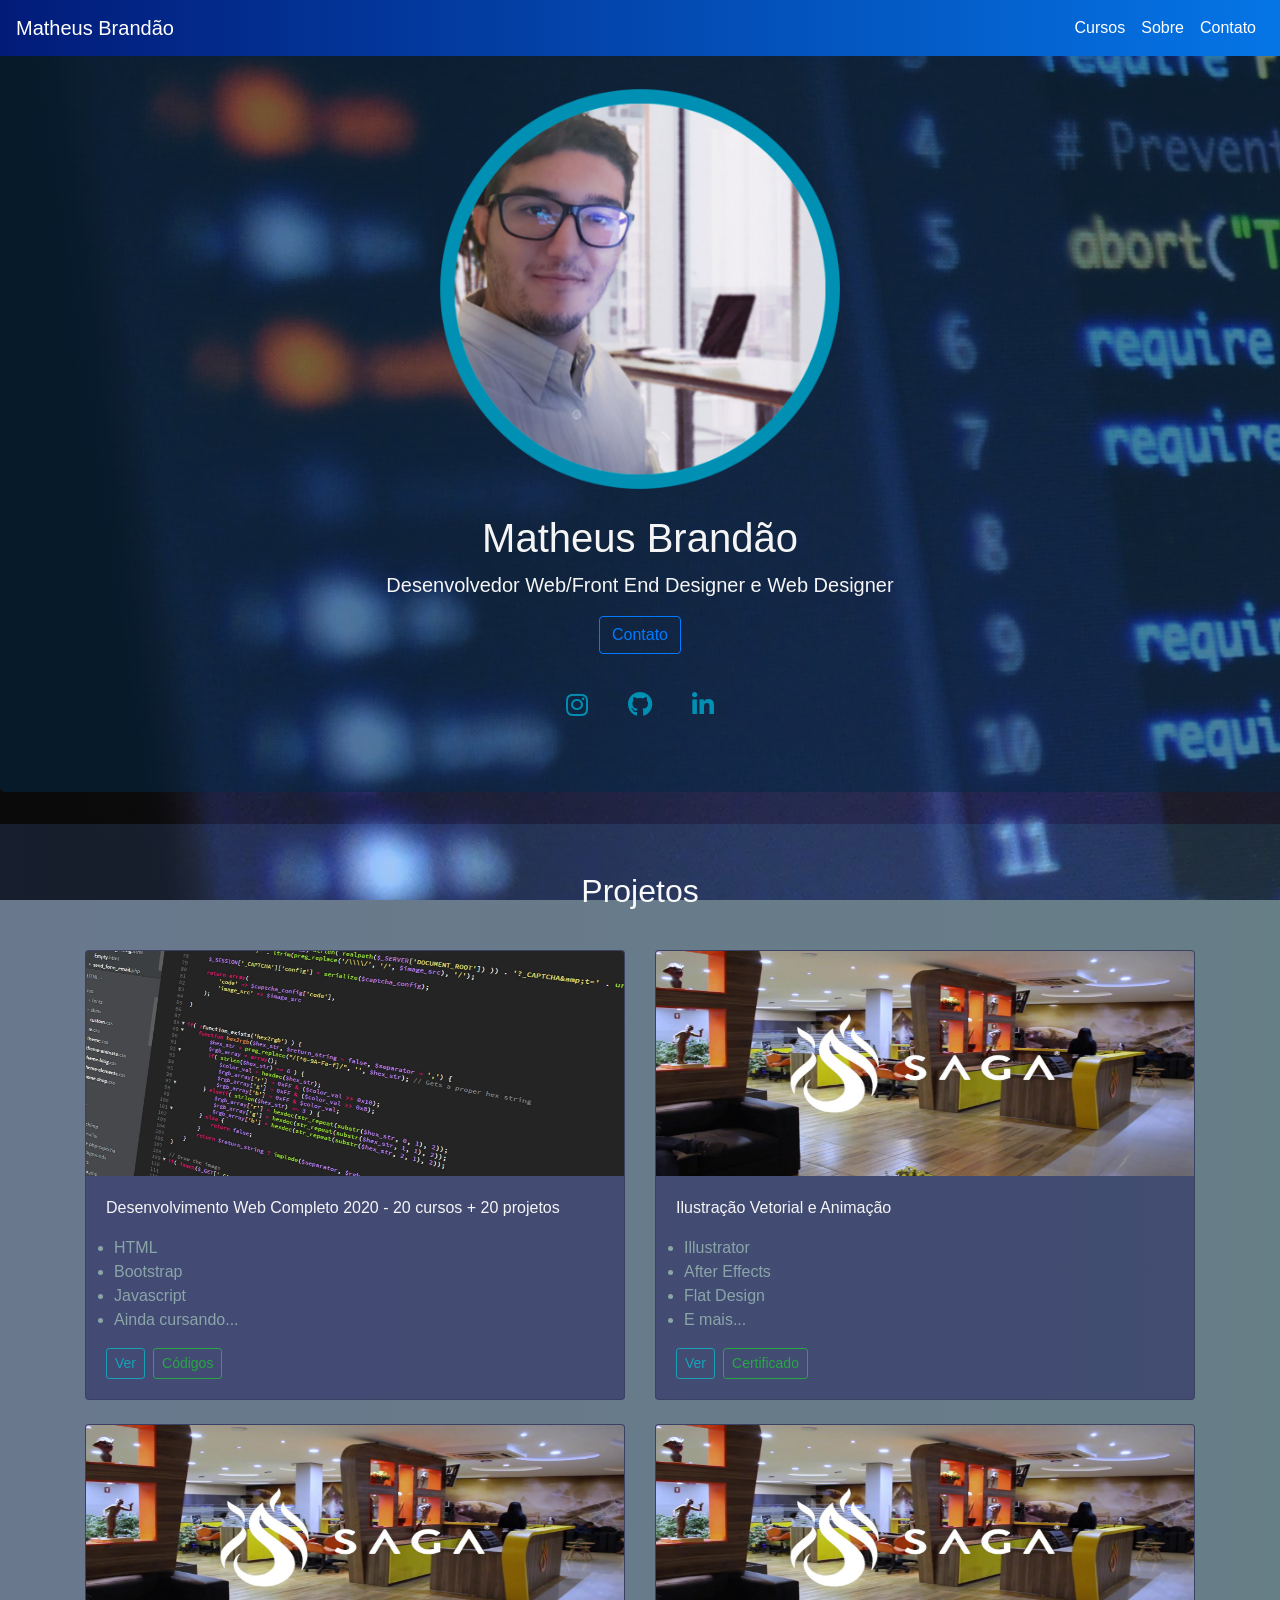
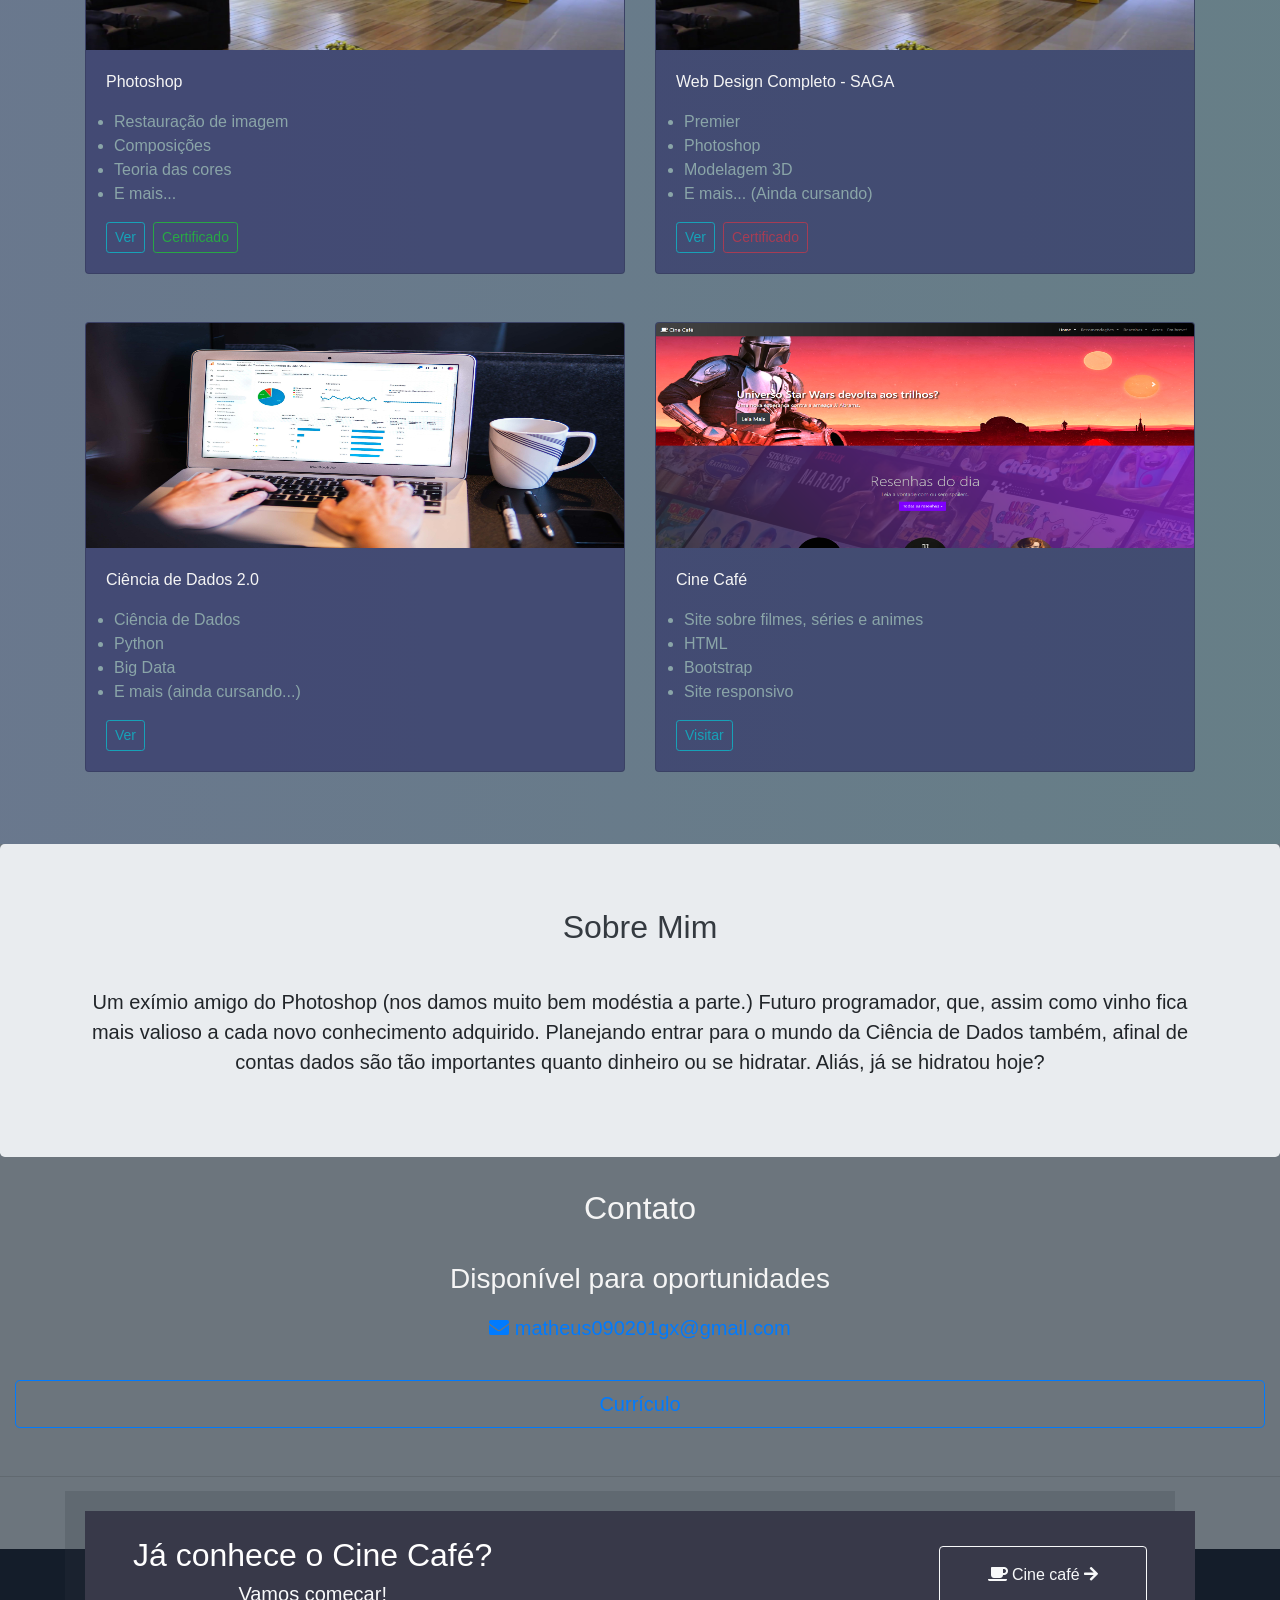
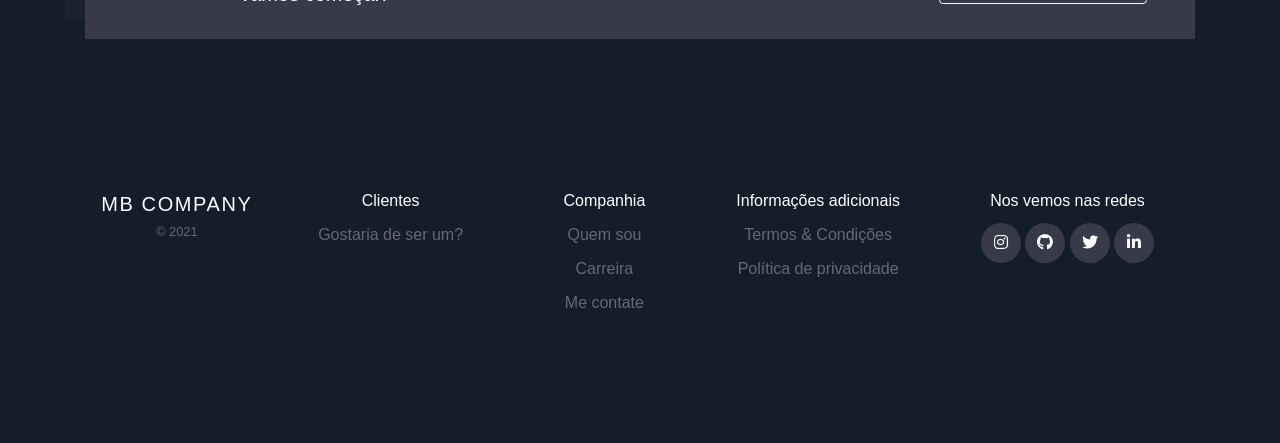
==== index.html @ b491dd08 ":checkered_flag:  footer e informações adicionadas" ====
<!DOCTYPE html>
<html lang="pt-br">

<head>
    <!-- Required meta tags -->
    <meta charset="utf-8" />
    <meta name="viewport" content="width=device-width, initial-scale=1, shrink-to-fit=no" />

    <!-- Bootstrap CSS -->

    <link rel="stylesheet" href="https://stackpath.bootstrapcdn.com/bootstrap/4.5.2/css/bootstrap.min.css" integrity="sha384-JcKb8q3iqJ61gNV9KGb8thSsNjpSL0n8PARn9HuZOnIxN0hoP+VmmDGMN5t9UJ0Z" crossorigin="anonymous" />

    <!-- CSS -->
    <link rel="stylesheet" href="/css/style.css">

    <!-- Font Awesome -->
    <link rel="stylesheet" href="https://cdnjs.cloudflare.com/ajax/libs/font-awesome/5.14.0/css/all.min.css" integrity="sha512-1PKOgIY59xJ8Co8+NE6FZ+LOAZKjy+KY8iq0G4B3CyeY6wYHN3yt9PW0XpSriVlkMXe40PTKnXrLnZ9+fkDaog==" crossorigin="anonymous" />

    <!-- Icone do site -->

    <link rel="apple-touch-icon" sizes="180x180" href="/img/favicon_io/apple-touch-icon.png">
    <link rel="icon" type="image/png" sizes="32x32" href="/img/favicon_io/favicon-32x32.png">
    <link rel="icon" type="image/png" sizes="16x16" href="/img/favicon_io/favicon-16x16.png">
    <link rel="manifest" href="/img/favicon_io/site.webmanifest">

    <title> Portfólio - Matheus Brandão </title>

</head>

<body class="backgroud">

    <!-- Navbar -->

    <div id="container">
        <nav class="navbar navbar-expand-lg navbar-light fixed-top azul">
            <a class="navbar-brand text-white" href="#">Matheus Brandão</a>
            <button class="navbar-toggler" type="button" data-toggle="collapse" data-target="#navbarNav" aria-controls="navbarNav" aria-expanded="false" aria-label="Toggle navigation">
        <span class="navbar-toggler-icon"></span>
      </button>
            <div class="collapse navbar-collapse" id="navbarNav">
                <ul class="navbar-nav ml-auto">
                    <li class="nav-item active">
                        <a class="nav-link text-white" href="#cursos">Cursos <span class="sr-only">(current)</span></a>
                    </li>
                    <li class="nav-item">
                        <a class="nav-link text-white" href="#sobre">Sobre</a>
                    </li>
                    <li class="nav-item">
                        <a class="nav-link text-white" href="#contato">Contato</a>
                    </li>
                </ul>
            </div>
        </nav>
    </div>

    <!-- Matheus Brandão -->

    <section class=" jumbotron text-center" style="background-color: rgba(5, 41, 71, 0.527);">
        <div class="container">
            <a href="https://www.linkedin.com/in/matheus-brandão-da-silva-388332168/">
                <img class="eu" src="/img/eu.png" alt="Bicho Lindo" title="Matheus Brandão da Silva">
            </a>
            <h1 class="jumbotron-heading texto-blue">Matheus Brandão</h1>
            <p class="lead texto-blue">Desenvolvedor Web/Front End Designer e Web Designer</p>
            <p>
                <a class="btn btn-outline-primary" href="#contato" style="margin-bottom: 15px ;">Contato</a>
            </p>
            <div class="icones social-media">
                <a class="btn" href="https://instagram.com/o_incrivel_brandao/"><i class="fab fa-instagram"
            style="font-size: 25px; margin-right: 10px; color: #0090b4"></i></a>
                <a class="btn" href="https://github.com/MoleraBoy"><i class="fab fa-github"
            style="font-size: 25px; margin-right: 10px; color: #0090b4"></i></a>
                <a class="btn" href="https://www.linkedin.com/in/matheus-brandão-da-silva-388332168/"><i class="fab fa-linkedin-in" 
            style="font-size: 25px; color:#0090b4"></i></a>
            </div>
        </div>
    </section>

    <!-- Projetos -->

    <div class="album py-5 azul-claro" id="cursos">
        <div class="container">
            <h2 class="jumbotron-heading text-center text-light" style="margin-bottom: 40px;">
                Projetos
            </h2>
            <div class="row">
                <div class="col-md-6 ">
                    <div class="card mb-4 box-shadow bg-card">
                        <a href="https://www.udemy.com/course/web-completo/"><img class="card-img-top" data-src="holder.js/100px225?theme=thumb&amp;bg=55595c&amp;fg=eceeef&amp;text=Thumbnail" alt="Thumbnail [100%x225]" style="height: 225px; width: 100%; display: block;" src="/img/dev.jpg" data-holder-rendered="true"></a>
                        <div class="card-body">
                            <p class="card-text texto-card">Desenvolvimento Web Completo 2020 - 20 cursos + 20 projetos</p>
                            <ul class="ml-2 texto-card-02">
                                <li>HTML</li>
                                <li>Bootstrap</li>
                                <li>Javascript</li>
                                <li>Ainda cursando...</li>
                            </ul>
                            <div style="clear: both;"></div>
                            </ul>
                            <div class="d-flex justify-content-between align-items-center" style="clear: both;">
                                <div class="btn-group">
                                    <a href="https://github.com/MoleraBoy"><button type="button"
                      class="btn btn-sm btn-outline-info mr-2">Ver</button></a>
                                    <a href="https://github.com/MoleraBoy/responsivo"><button type="button"
                      class="btn btn-sm btn-outline-success">Códigos</button></a>
                                </div>
                            </div>
                        </div>
                    </div>
                </div>
                <div class="col-md-6">
                    <div class="card mb-4 box-shadow bg-card">
                        <a href="https://saga.art.br/cursos/"><img class="card-img-top" data-src="holder.js/100px225?theme=thumb&amp;bg=55595c&amp;fg=eceeef&amp;text=Thumbnail" alt="Thumbnail [100%x225]" src="/img/saga.jfif" data-holder-rendered="true" style="height: 225px; width: 100%; display: block;"></a>
                        <div class="card-body">
                            <p class="card-text texto-card">Ilustração Vetorial e Animação</p>
                            <ul class="ml-2 texto-card-02">
                                <li>Illustrator</li>
                                <li>After Effects</li>
                                <li>Flat Design</li>
                                <li>E mais...</li>
                            </ul>
                            <div class="d-flex justify-content-between align-items-center">
                                <div class="btn-group">
                                    <a href="https://www.instagram.com/o_incrivel_brandao/"><button type="button"
                      class="btn btn-sm btn-outline-info mr-2">Ver</button></a>
                                    <a href="https://drive.google.com/file/d/1-0D8-l28b5FRNwINbsOSJ8LlE5cTtoBP/view?usp=sharing"><button type="button"
                        class="btn btn-sm btn-outline-success">Certificado</button></a>
                                </div>
                            </div>
                        </div>
                    </div>
                </div>
                <div class="col-md-6">
                    <div class="card mb-4 box-shadow bg-card">
                        <a href="https://saga.art.br/cursos/"><img class="card-img-top" data-src="holder.js/100px225?theme=thumb&amp;bg=55595c&amp;fg=eceeef&amp;text=Thumbnail" alt="Thumbnail [100%x225]" src="/img/saga.jfif" data-holder-rendered="true" style="height: 225px; width: 100%; display: block;"></a>
                        <div class="card-body">
                            <p class="card-text texto-card">Photoshop</p>
                            <ul class="ml-2 texto-card-02">
                                <li>Restauração de imagem</li>
                                <li>Composições</li>
                                <li>Teoria das cores</li>
                                <li>E mais...</li>
                            </ul>
                            <div class="d-flex justify-content-between align-items-center">
                                <div class="btn-group">
                                    <a href="https://www.instagram.com/o_incrivel_brandao/"><button type="button"
                    class="btn btn-sm btn-outline-info mr-2">Ver</button></a>
                                    <a href="https://drive.google.com/file/d/1n5UKp2AzdgqrTrTsQOV8H9kOpsHE9Drx/view?usp=sharing"><button type="button"
                      class="btn btn-sm btn-outline-success">Certificado</button></a>
                                </div>
                            </div>
                        </div>
                    </div>
                </div>
                <div class="col-md-6">
                    <div class="card mb-5 box-shadow bg-card">
                        <a href="https://saga.art.br/cursos/"><img class="card-img-top" data-src="holder.js/100px225?theme=thumb&amp;bg=55595c&amp;fg=eceeef&amp;text=Thumbnail" alt="Thumbnail [100%x225]" style="height: 225px; width: 100%; display: block;" src="/img/saga.jfif" data-holder-rendered="true"></a>
                        <div class="card-body">
                            <p class="card-text texto-card">Web Design Completo - SAGA </p>
                            <ul class="ml-2 texto-card-02">
                                <li>Premier</li>
                                <li>Photoshop</li>
                                <li>Modelagem 3D</li>
                                <li>E mais... (Ainda cursando)</li>
                            </ul>
                            <div style="clear: both;"></div>
                            </ul>
                            <div class="d-flex justify-content-between align-items-center" style="clear: both;">
                                <div class="btn-group">
                                    <a href="https://www.instagram.com/o_incrivel_brandao/"><button type="button"
                        class="btn btn-sm btn-outline-info mr-2">Ver</button></a>
                                    <a href="#"><button type="button"
                          class="btn btn-sm btn-outline-danger disabled">Certificado</button></a>
                                </div>
                            </div>
                        </div>
                    </div>
                </div>
                <div class="col-md-6">
                    <div class="card mb-4 box-shadow bg-card">
                        <a href="https://www.datascienceacademy.com.br/"><img class="card-img-top" data-src="holder.js/100px225?theme=thumb&amp;bg=55595c&amp;fg=eceeef&amp;text=Thumbnail" alt="Thumbnail [100%x225]" style="height: 225px; width: 100%; display: block;" src="/img/data.jpg" data-holder-rendered="true"></a>
                        <div class="card-body">
                            <p class="card-text texto-card">Ciência de Dados 2.0</p>
                            <ul class="ml-2 texto-card-02">
                                <li>Ciência de Dados</li>
                                <li>Python</li>
                                <li>Big Data</li>
                                <li>E mais (ainda cursando...)</li>
                            </ul>
                            <div style="clear: both;"></div>
                            </ul>
                            <div class="d-flex justify-content-between align-items-center" style="clear: both;">
                                <div class="btn-group">
                                    <a href="https://www.datascienceacademy.com.br"><button type="button"
                        class="btn btn-sm btn-block btn-outline-info">Ver</button></a>
                                </div>
                            </div>
                        </div>
                    </div>
                </div>
                <div class="col-md-6">
                    <div class="card mb-4 box-shadow bg-card">
                        <a href="https://cine-cafe.netlify.app/index.html"><img class="card-img-top" data-src="holder.js/100px225?theme=thumb&amp;bg=55595c&amp;fg=eceeef&amp;text=Thumbnail" alt="Thumbnail [100%x225]" style="height: 225px; width: 100%; display: block;" src="/img/cine.png" data-holder-rendered="true"></a>
                        <div class="card-body">
                            <p class="card-text texto-card">Cine Café</p>
                            <ul class="ml-2 texto-card-02">
                                <li>Site sobre filmes, séries e animes</li>
                                <li>HTML</li>
                                <li>Bootstrap</li>
                                <li>Site responsivo</li>
                            </ul>
                            <div style="clear: both;"></div>
                            </ul>
                            <div class="d-flex justify-content-between align-items-center" style="clear: both;">
                                <div class="btn-group">
                                    <a href="https://cine-cafe.netlify.app/index.html"><button type="button"
                        class="btn btn-sm btn-block btn-outline-info">Visitar</button></a>
                                </div>
                            </div>
                        </div>
                    </div>
                </div>
            </div>
        </div>
    </div>

    <!-- Sobre -->

    <section class="jumbotron text-center" id="sobre">
        <div class="container">
            <h2 class="jumbotron-heading text-dark" style="margin-bottom: 40px;">Sobre Mim</h2>
            <p class="lead">Um exímio amigo do Photoshop (nos damos muito bem modéstia a parte.) Futuro programador, que, assim como vinho fica mais valioso a cada novo conhecimento adquirido. Planejando entrar para o mundo da Ciência de Dados também, afinal de contas
                dados são tão importantes quanto dinheiro ou se hidratar. Aliás, já se hidratou hoje?
            </p>
        </div>
    </section>

    <!-- Contato -->

    <section id="contato">
        <div>
            <div class="container-fluid email" id="contato">
                <h2 class="jumbotron-heading text-center texto-blue" style="margin-bottom: 10px;">Contato</h2>
                <h3 style="padding-top: 25px;" class="text-center texto-blue">Disponível para oportunidades</h3>
                <p class="texto-link">
                    <a href="mailto:matheus090201gx@gmail.com">
                        <h5 style="margin-bottom: 5px; margin-top: 20px;" class="text-center text-dark"><i class="fa fa-envelope"></i> matheus090201gx@gmail.com
                        </h5>
                    </a>
                </p>
                <br>
                <a class="btn btn-lg btn-block btn-outline-primary text-center mb-1 align-self-center" href="https://drive.google.com/file/d/1w2YxH0KeuznKP9hOioEwIDyXB43rYeP9/view?usp=sharing">Currículo</a>
            </div>
        </div>
    </section>

    <hr class="featurette-divider mt-5 mb-5">
    <br>

    <!-- Rodapé -->
    <footer class="footer-20192">
        <div class="site-section">
            <div class="container">
                <div class="cta d-block d-md-flex align-items-center px-5">
                    <div>
                        <h2 class="mb-0">Já conhece o Cine Café?</h2>
                        <h3 class="text-light">Vamos começar!</h3>
                    </div>
                    <div class="ml-auto">
                        <a href="https://cine-cafe.netlify.app/index.html" class="btn btn-outline-light rounded py-3 px-5"><i class="fas fa-coffee"></i> Cine café <i class="fas fa-arrow-right"></i></a>
                    </div>
                </div>
                <div class="row">
                    <div class="col-sm">
                        <a href="https://github.com/MoleraBoy/portfolio-mb" class="footer-logo">MB Company</a>
                        <p class="copyright">
                            <small>&copy; 2021</small>
                        </p>
                    </div>
                    <div class="col-sm">
                        <h3>Clientes</h3>
                        <ul class="list-unstyled links">
                            <li><a href="mailto:matheus090201gx@gmail.com">Gostaria de ser um?</a></li>
                        </ul>
                    </div>
                    <div class="col-sm">
                        <h3>Companhia</h3>
                        <ul class="list-unstyled links">
                            <li><a href="#sobre">Quem sou</a></li>
                            <li><a href="#projetos">Carreira</a></li>
                            <li><a href="#contato">Me contate</a></li>
                        </ul>
                    </div>
                    <div class="col-sm">
                        <h3>Informações adicionais</h3>
                        <ul class="list-unstyled links">
                            <li><a href="/termos.txt">Termos &amp; Condições</a></li>
                            <li><a href="/privacidade.txt">Política de privacidade</a></li>
                        </ul>
                    </div>
                    <div class="col-md-3">
                        <h3>Nos vemos nas redes</h3>
                        <ul class="list-unstyled social">
                            <li><a href="https://www.instagram.com/o_incrivel_brandao/"><span class="icon-facebook"><i class="fab fa-instagram"></i></span></a></li>
                            <li><a href="https://github.com/MoleraBoy"><span class="icon-twitter"><i class="fab fa-github"></i></span></a></li>
                            <li><a href="https://twitter.com/moleraboy"><span class="icon-linkedin"><i class="fab fa-twitter"></i></span></a></li>
                            <li><a href="https://www.linkedin.com/in/matheus-brandão-da-silva-388332168/"><span class="icon-medium"><i class="fab fa-linkedin-in"></i></span></a></li>
                        </ul>
                    </div>
                </div>
            </div>
        </div>
    </footer>

</body>

<!-- Optional JavaScript -->
<!-- jQuery first, then Popper.js, then Bootstrap JS -->
<script src="https://code.jquery.com/jquery-3.5.1.slim.min.js" integrity="sha384-DfXdz2htPH0lsSSs5nCTpuj/zy4C+OGpamoFVy38MVBnE+IbbVYUew+OrCXaRkfj" crossorigin="anonymous">
</script>
<script src="https://cdn.jsdelivr.net/npm/popper.js@1.16.1/dist/umd/popper.min.js" integrity="sha384-9/reFTGAW83EW2RDu2S0VKaIzap3H66lZH81PoYlFhbGU+6BZp6G7niu735Sk7lN" crossorigin="anonymous">
</script>
<script src="https://stackpath.bootstrapcdn.com/bootstrap/4.5.2/js/bootstrap.min.js" integrity="sha384-B4gt1jrGC7Jh4AgTPSdUtOBvfO8shuf57BaghqFfPlYxofvL8/KUEfYiJOMMV+rV" crossorigin="anonymous">
</script>
</body>

</html>
---- css/style.css ----
* {
    margin: 0;
    padding: 0;
}

.icones a i:hover {
    text-shadow: 0rem 0rem 0.125rem rgba(0, 90, 60, 0.767);
}

img:hover {
    opacity: .8;
    transition: .5s;
}

@media (min-width: 576px) {
    .container .eu {
        width: 450px;
        border-radius: 50% 70%;
    }
}

@media (max-width: 576px) {
    .container .eu {
        margin-top: 50px;
        width: 320px;
        border-radius: 50% 70%;
    }
}

.footer {
    position: absolute;
    bottom: 0;
    width: 100%;
}

.azul {
    background: #0575E6;
    /* fallback for old browsers */
    background: -webkit-linear-gradient(to right, #021B79, #0575E6);
    /* Chrome 10-25, Safari 5.1-6 */
    background: linear-gradient(to right, #021B79, #0575E6);
    /* W3C, IE 10+/ Edge, Firefox 16+, Chrome 26+, Opera 12+, Safari 7+ */
}

.texto-blue {
    color: whitesmoke;
}

.texto-link {
    color: teal;
}

.azul-claro {
    background: #36d1dc17;
    /* fallback for old browsers */
    background: -webkit-linear-gradient(to right, #5b87e51c, #36d1dc1c);
    /* Chrome 10-25, Safari 5.1-6 */
    background: linear-gradient(to right, #5b87e528, #36d1dc1a);
    /* W3C, IE 10+/ Edge, Firefox 16+, Chrome 26+, Opera 12+, Safari 7+ */
}

.backgroud {
    background: url(/img/deve.jpg);
    background-color: rgb(108, 117, 125);
    background-attachment: fixed;
    font-family: helvetica, Arial, sans-serif;
}

.bg-card {
    background: rgba(30, 29, 92, 0.5);
}

.texto-card {
    color: whitesmoke;
}

.texto-card-02 {
    color: rgb(138, 165, 168);
}

.footer-20192 {
    position: relative;
    color: #fff;
    padding: 7rem 0;
    background-color: #141d2a
}

.footer-20192 .container {
    position: relative
}

.footer-20192 h3 {
    font-size: 16px;
    margin-bottom: 10px;
    margin-top: 0;
    line-height: 1.5
}

.footer-20192 .links li {
    margin-bottom: 10px;
    line-height: 1.5;
    display: block
}

.footer-20192 .links li a {
    color: #666873;
    text-decoration: none;
}

.footer-20192 .links li a:hover {
    color: #fff
}

.footer-20192 .social li {
    display: inline-block;
    position: relative
}

.footer-20192 .social li a {
    position: relative;
    width: 40px;
    height: 40px;
    border-radius: 50%;
    display: inline-block;
    margin: 0;
    padding: 0;
    background-color: #383949;
    color: #fff
}

.footer-20192 .social li a:hover {
    width: 45px;
    height: 45px;
    margin: 2px;
    background: rgb(106, 106, 116);
}

.footer-20192 .social li a>span {
    position: absolute;
    top: 50%;
    left: 50%;
    -webkit-transform: translate(-50%, -50%);
    -ms-transform: translate(-50%, -50%);
    transform: translate(-50%, -50%)
}

.footer-20192 .footer-logo {
    color: #fff;
    font-size: 20px;
    text-transform: uppercase;
    letter-spacing: .1rem
}

.footer-20192 .copyright {
    color: #666873
}

.footer-20192 .cta {
    -webkit-box-shadow: -20px -20px 0 0 rgba(52, 58, 64, .2);
    box-shadow: -20px -20px 0 0 rgba(52, 58, 64, .2);
    padding: 20px;
    background-color: #383949;
    top: -150px;
    position: relative
}

.footer-20192 .cta h2,
.footer-20192 .cta h3 {
    line-height: 1.5
}

.footer-20192 .cta h3 {
    font-size: 20px
}

footer {
    position: absolute;
    bottom: 0;
    width: 100%;
    text-align: center;
}
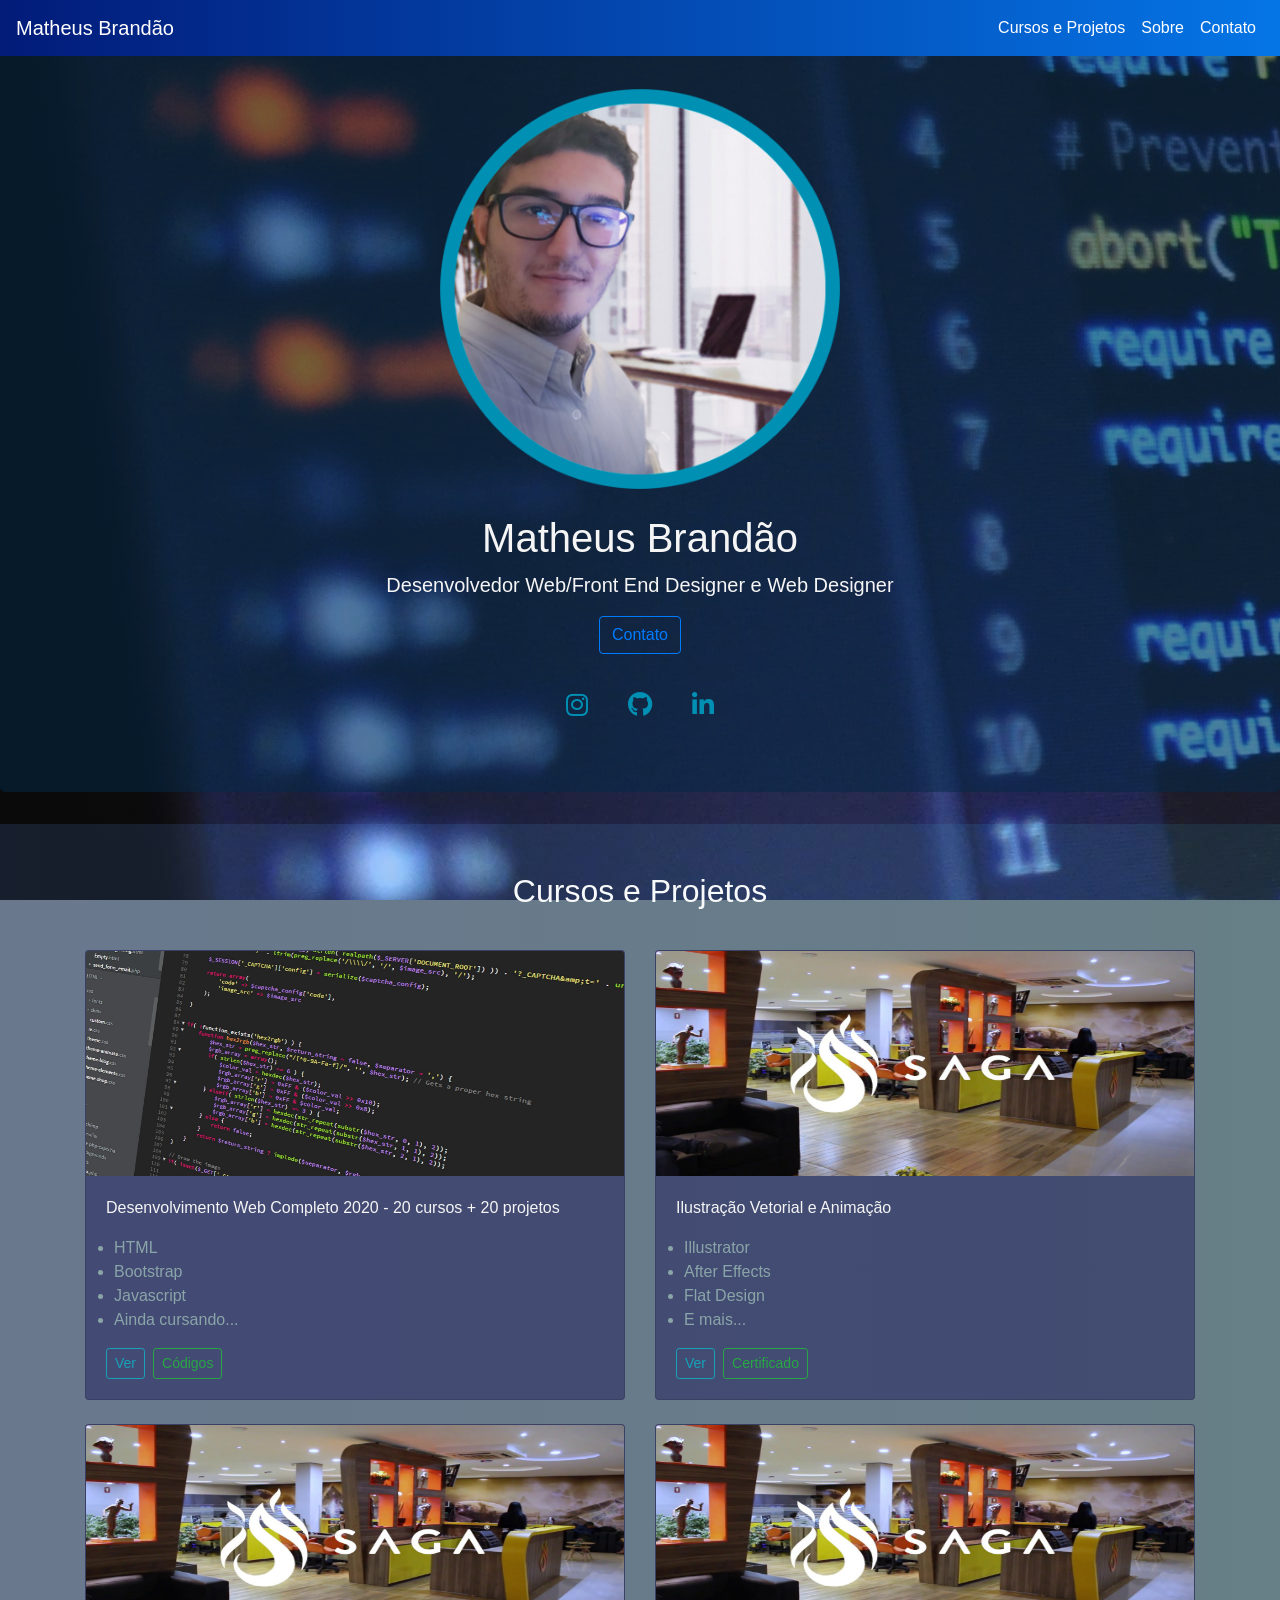
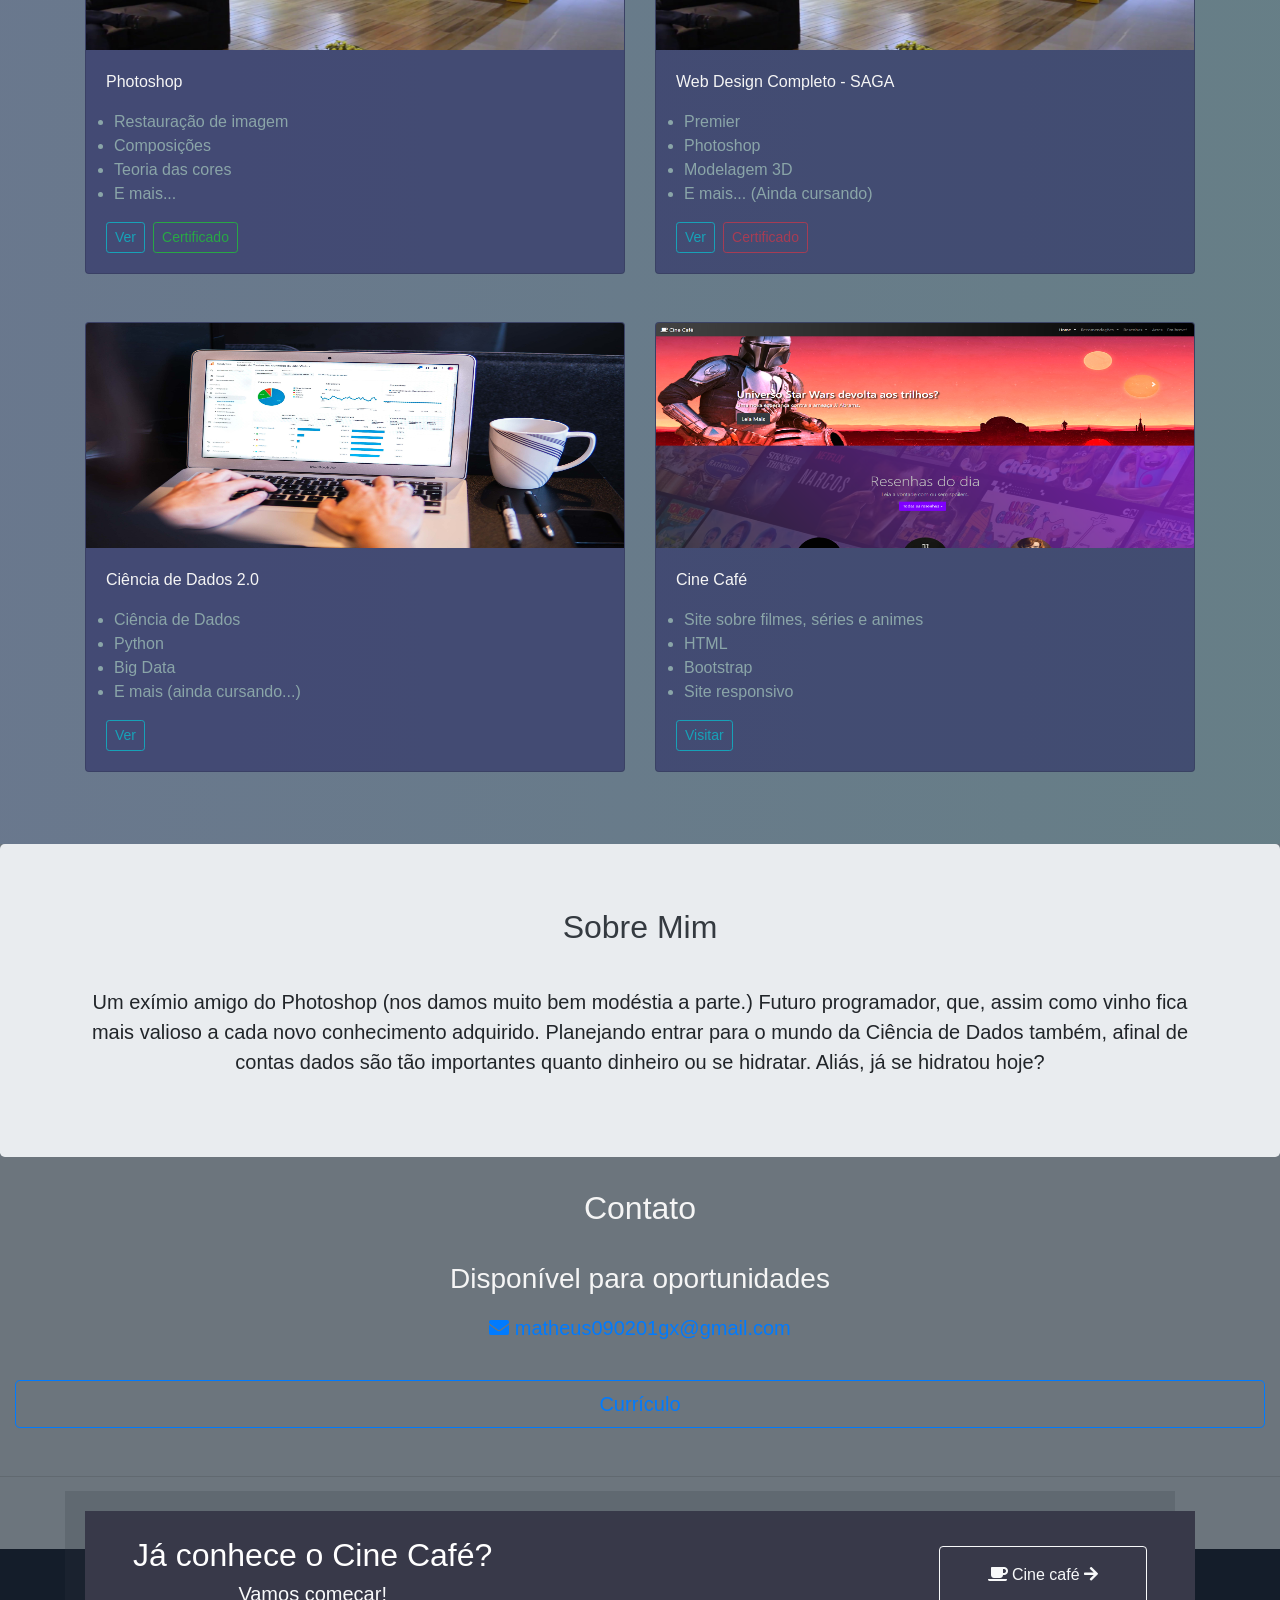
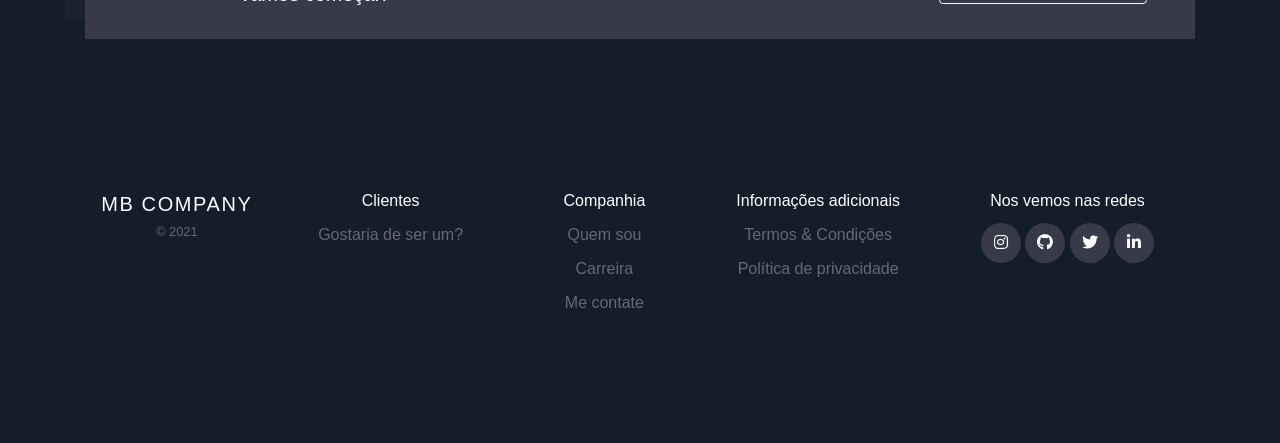
==== commit a0a1b58f: ":up: cursos e projetos atualizado!" ====
--- a/index.html
+++ b/index.html
@@ -40,7 +40,7 @@
             <div class="collapse navbar-collapse" id="navbarNav">
                 <ul class="navbar-nav ml-auto">
                     <li class="nav-item active">
-                        <a class="nav-link text-white" href="#cursos">Cursos <span class="sr-only">(current)</span></a>
+                        <a class="nav-link text-white" href="#cursos">Cursos e Projetos<span class="sr-only">(current)</span></a>
                     </li>
                     <li class="nav-item">
                         <a class="nav-link text-white" href="#sobre">Sobre</a>
@@ -81,7 +81,7 @@
     <div class="album py-5 azul-claro" id="cursos">
         <div class="container">
             <h2 class="jumbotron-heading text-center text-light" style="margin-bottom: 40px;">
-                Projetos
+                Cursos e Projetos
             </h2>
             <div class="row">
                 <div class="col-md-6 ">
@@ -287,7 +287,7 @@
                         <h3>Companhia</h3>
                         <ul class="list-unstyled links">
                             <li><a href="#sobre">Quem sou</a></li>
-                            <li><a href="#projetos">Carreira</a></li>
+                            <li><a href="#cursos">Carreira</a></li>
                             <li><a href="#contato">Me contate</a></li>
                         </ul>
                     </div>
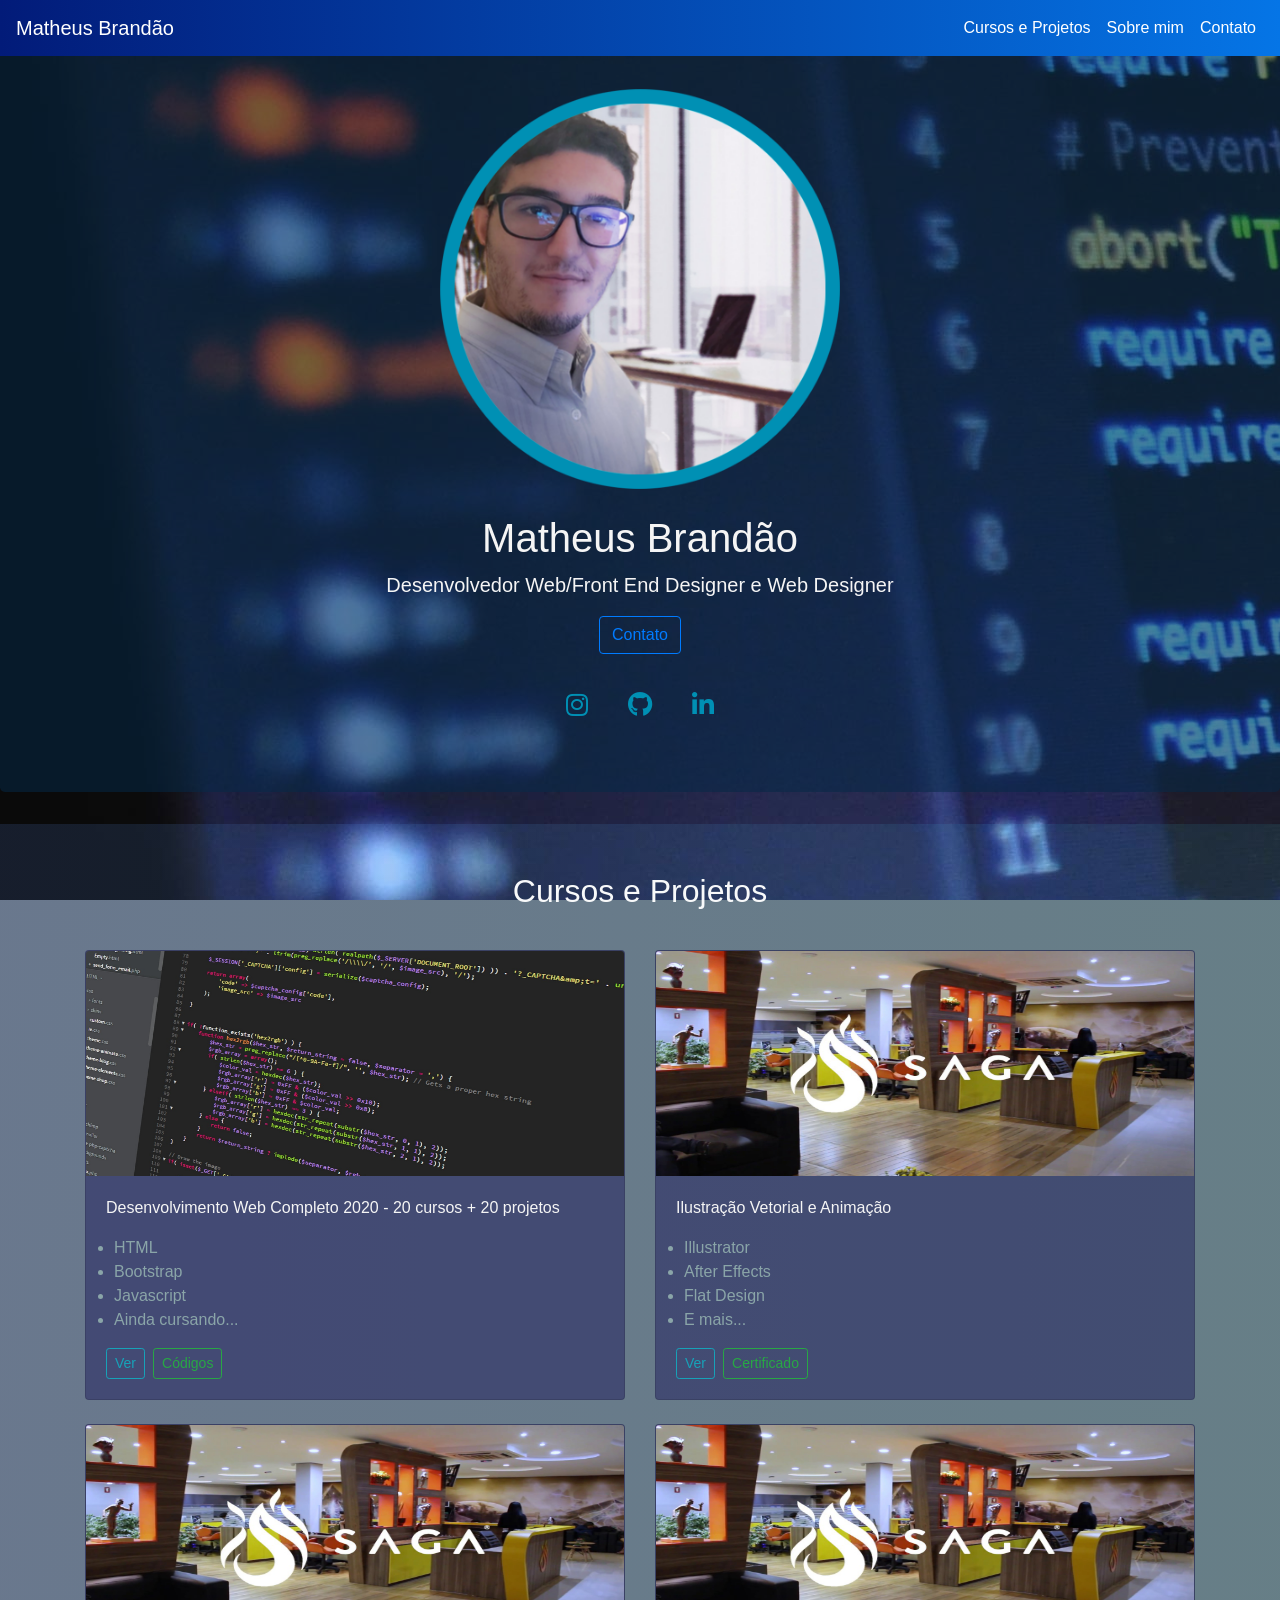
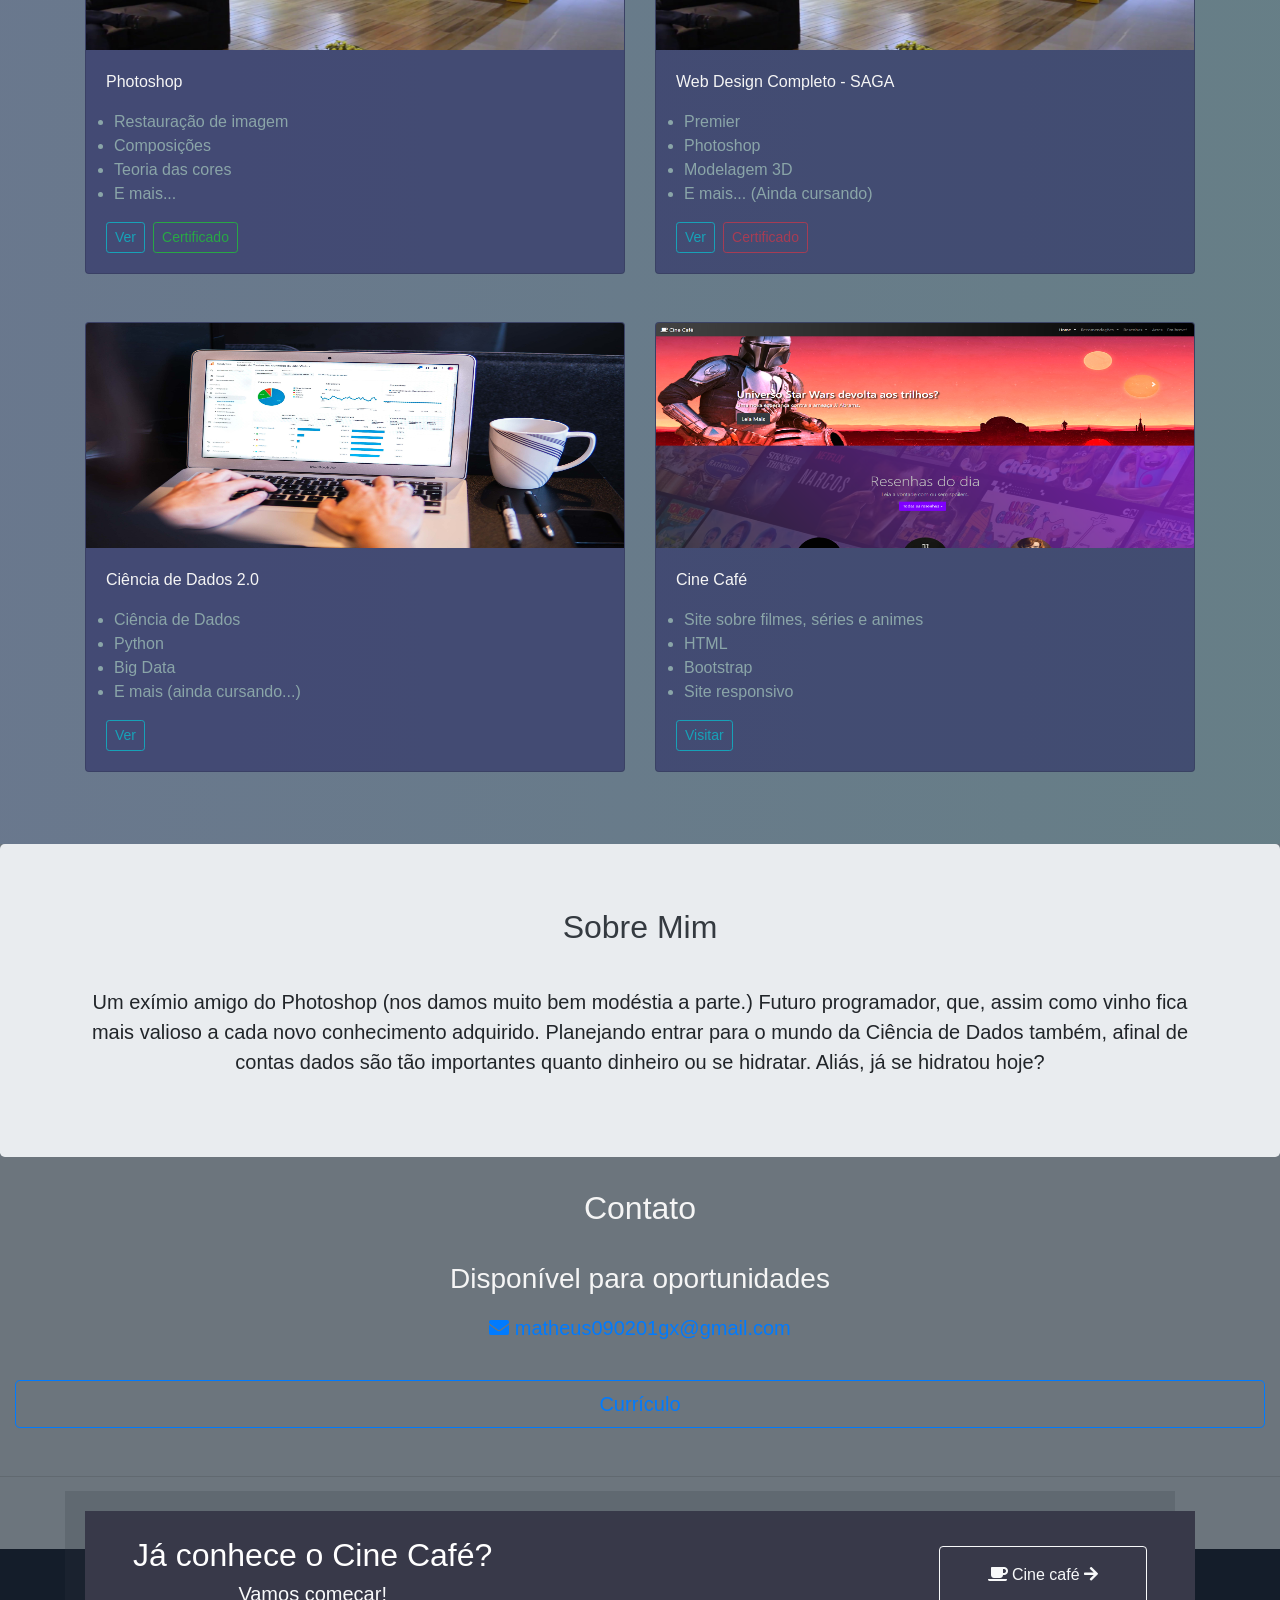
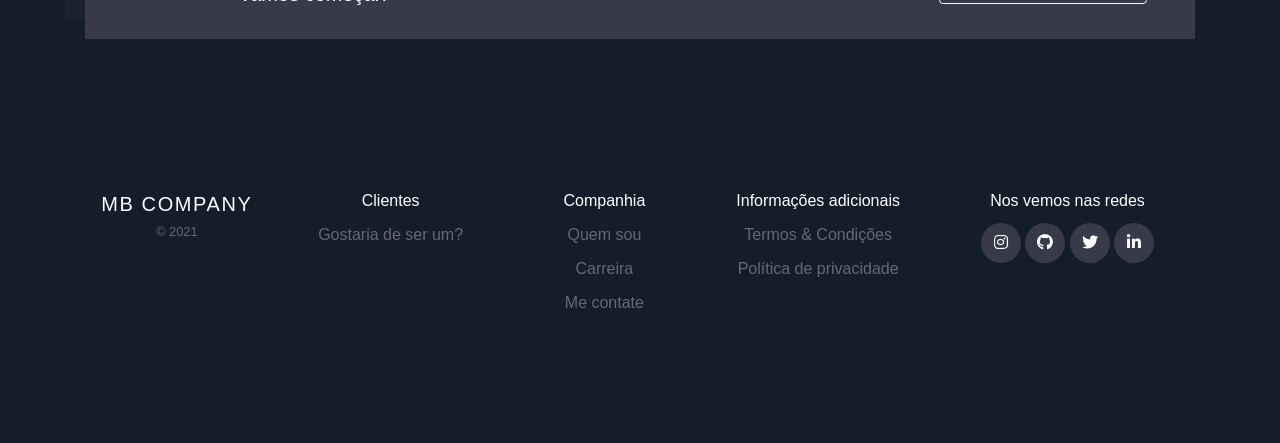
==== commit 113c63b6: ":up: sobre mim atualizado!" ====
--- a/index.html
+++ b/index.html
@@ -43,7 +43,7 @@
                         <a class="nav-link text-white" href="#cursos">Cursos e Projetos<span class="sr-only">(current)</span></a>
                     </li>
                     <li class="nav-item">
-                        <a class="nav-link text-white" href="#sobre">Sobre</a>
+                        <a class="nav-link text-white" href="#sobre">Sobre mim</a>
                     </li>
                     <li class="nav-item">
                         <a class="nav-link text-white" href="#contato">Contato</a>
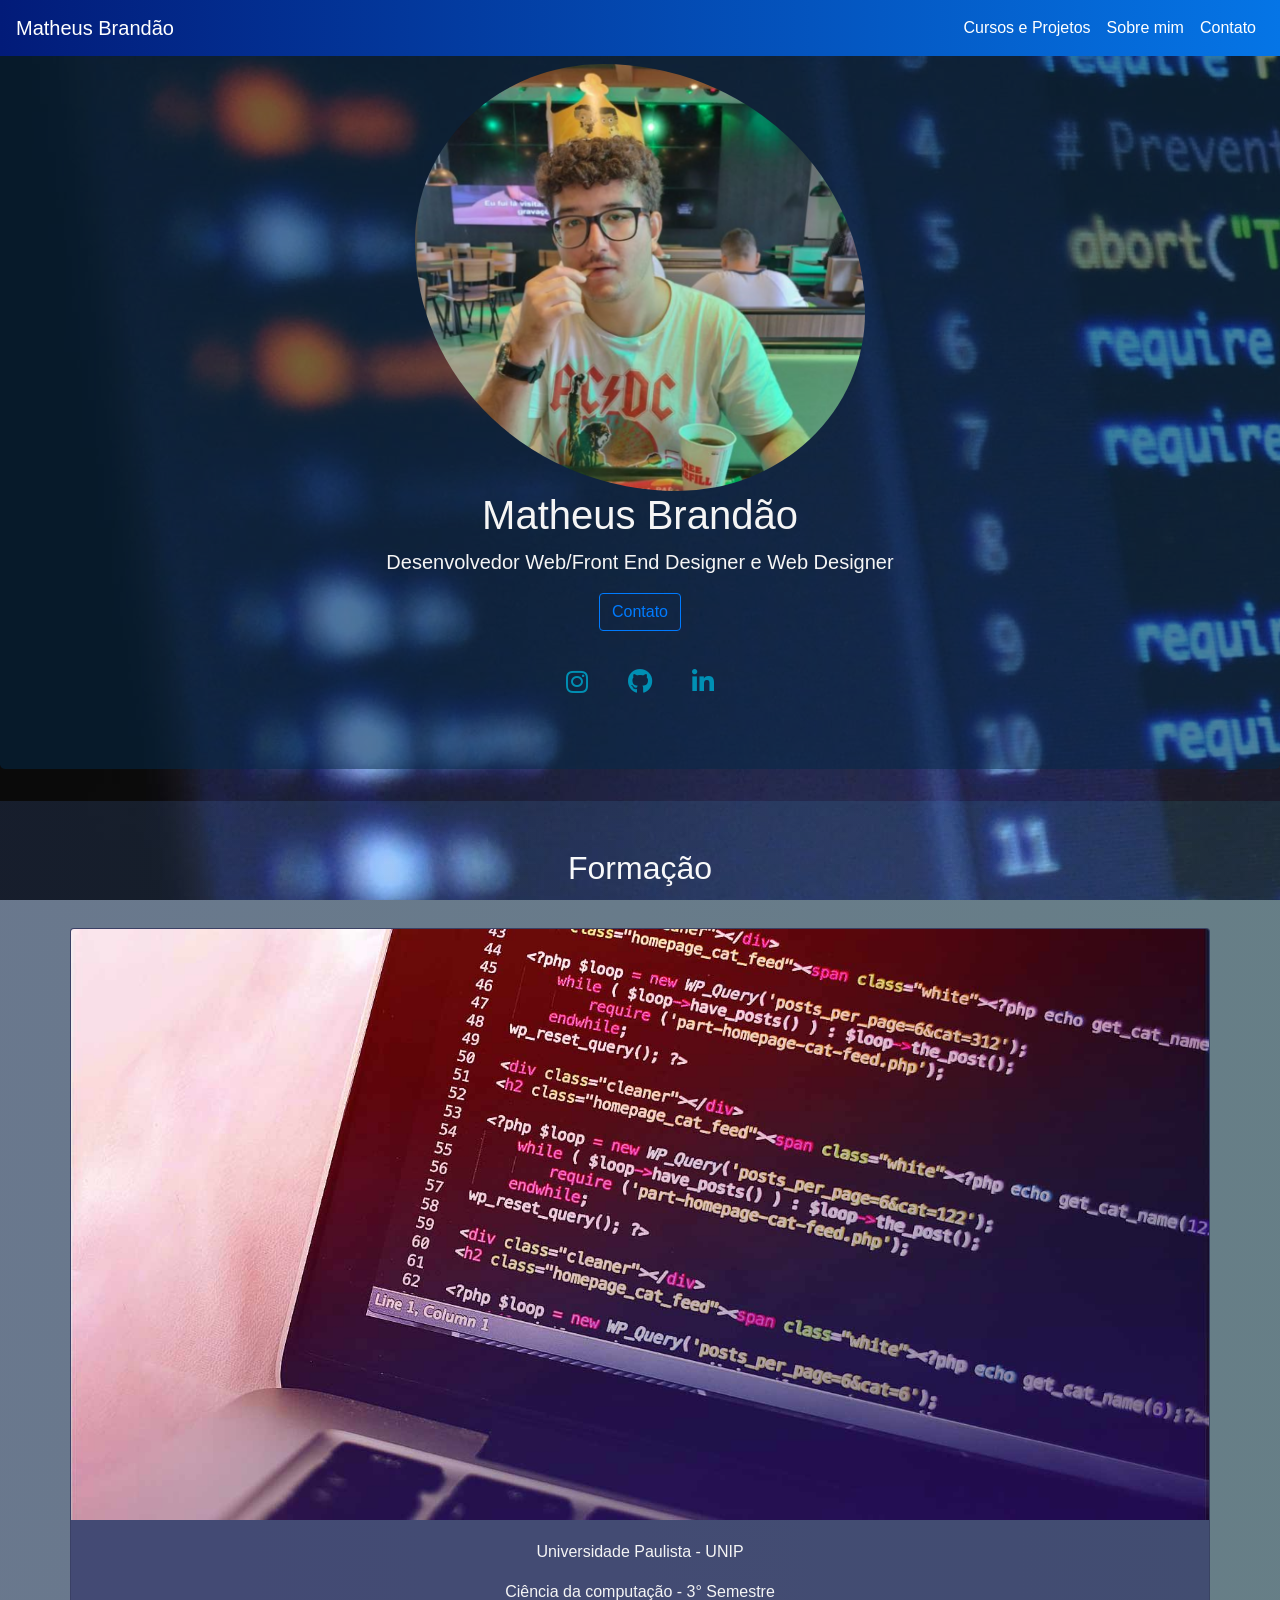
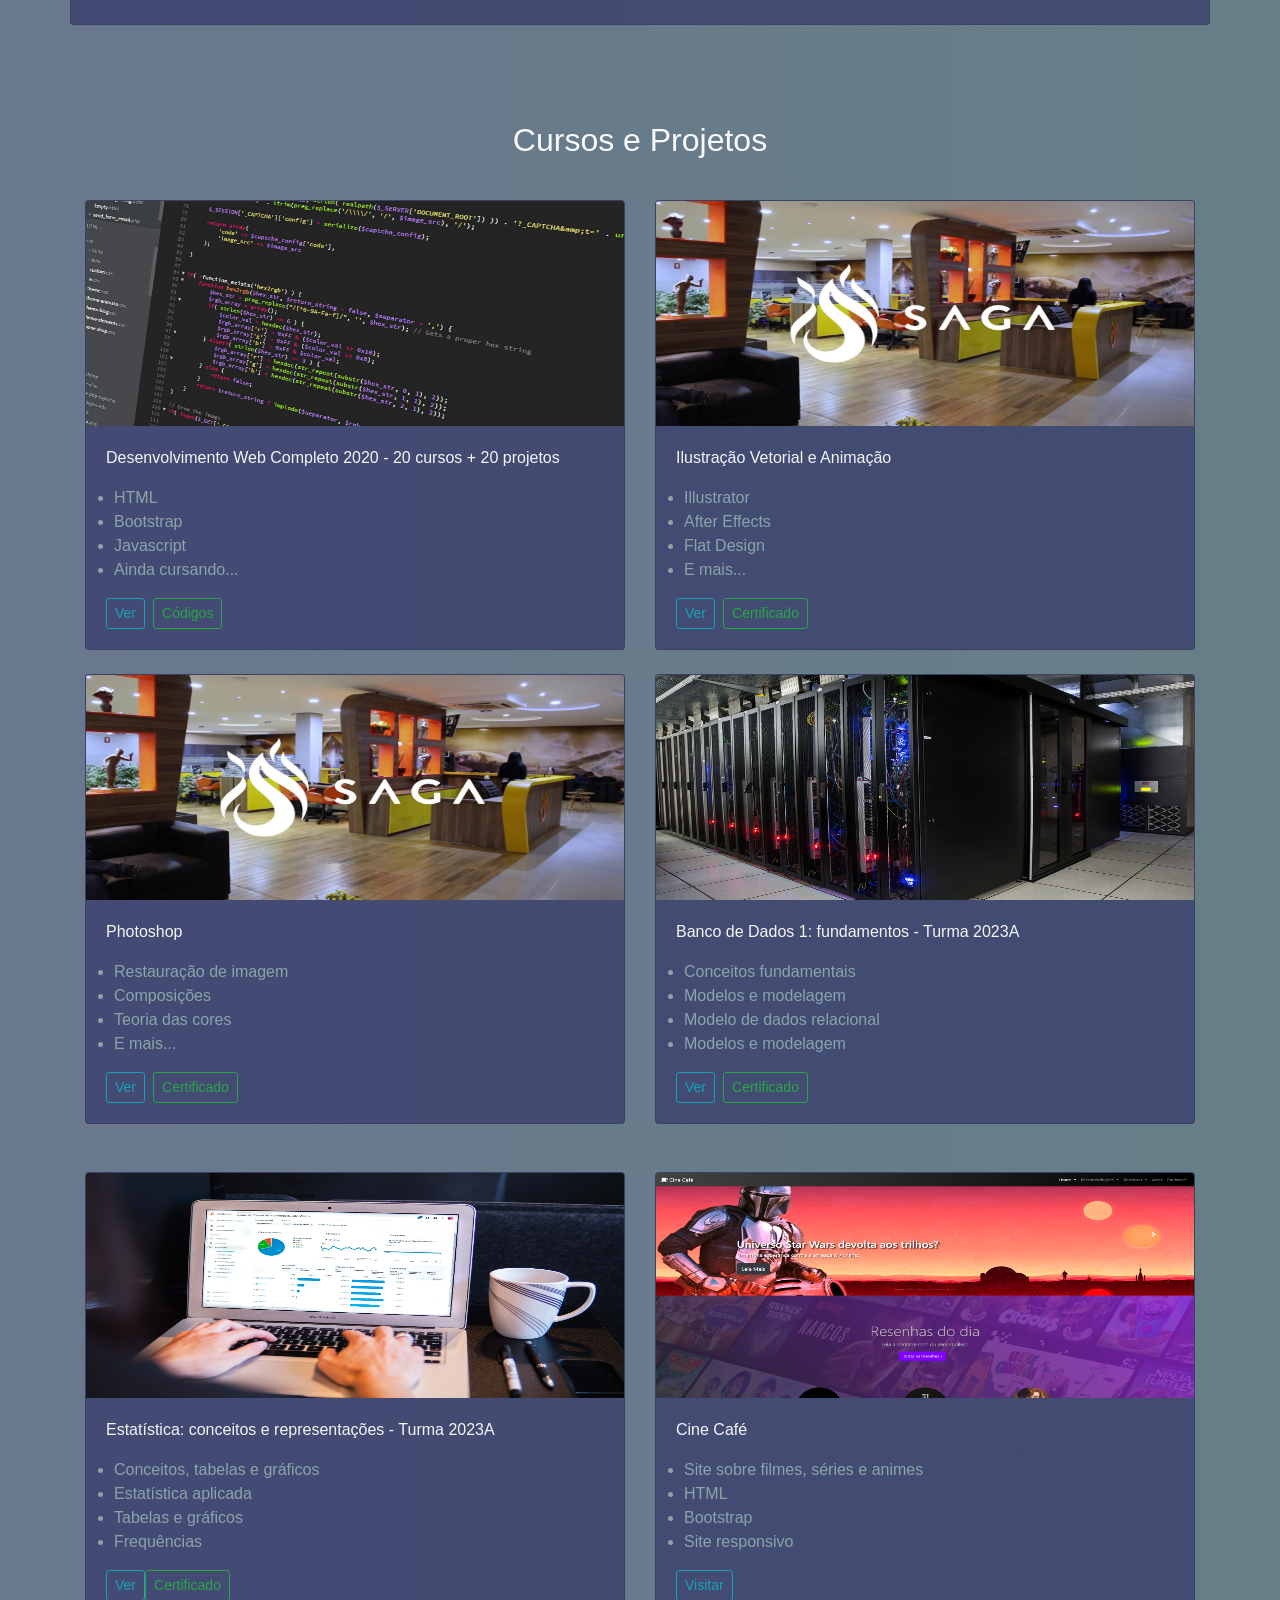
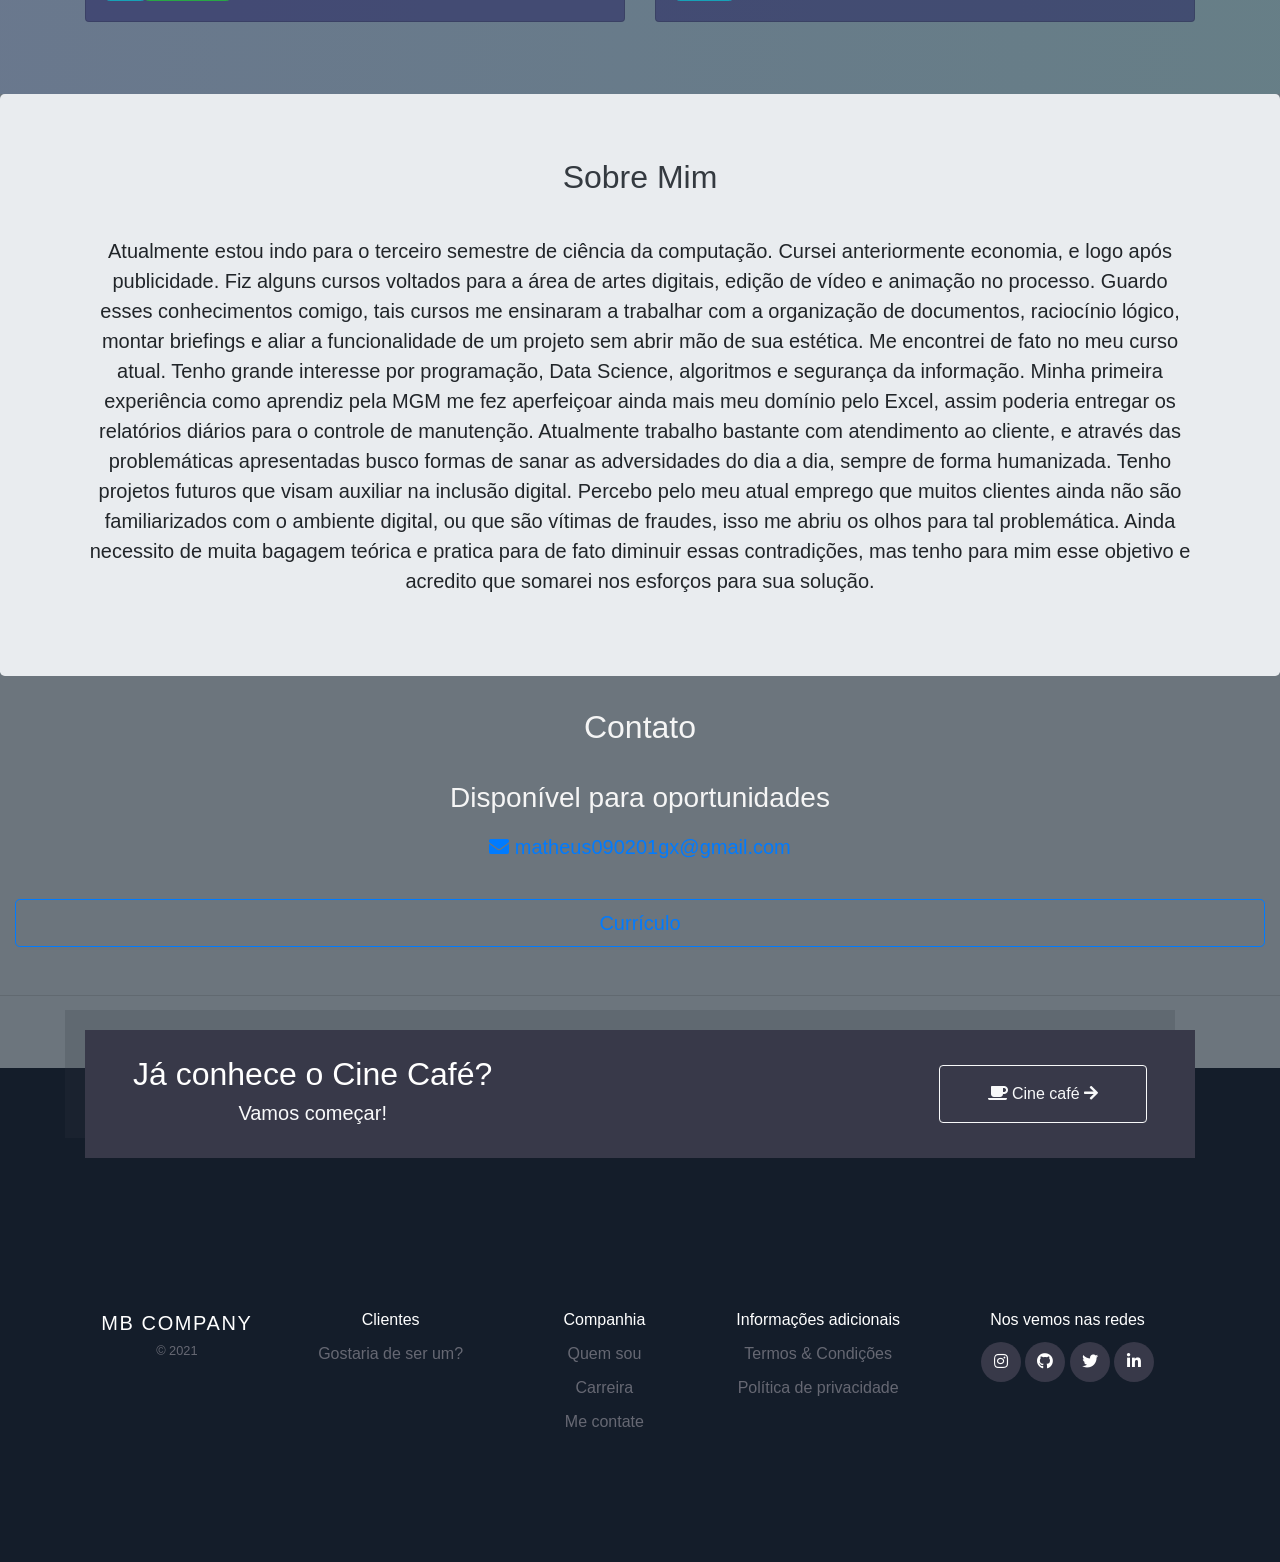
==== commit e64a9fc8: "25-01-23" ====
--- a/index.html
+++ b/index.html
@@ -58,7 +58,7 @@
     <section class=" jumbotron text-center" style="background-color: rgba(5, 41, 71, 0.527);">
         <div class="container">
             <a href="https://www.linkedin.com/in/matheus-brandão-da-silva-388332168/">
-                <img class="eu" src="/img/eu.png" alt="Bicho Lindo" title="Matheus Brandão da Silva">
+                <img class="eu" src="/img/Eu02.png" alt="Bicho Lindo" title="Matheus Brandão da Silva">
             </a>
             <h1 class="jumbotron-heading texto-blue">Matheus Brandão</h1>
             <p class="lead texto-blue">Desenvolvedor Web/Front End Designer e Web Designer</p>
@@ -66,7 +66,7 @@
                 <a class="btn btn-outline-primary" href="#contato" style="margin-bottom: 15px ;">Contato</a>
             </p>
             <div class="icones social-media">
-                <a class="btn" href="https://instagram.com/o_incrivel_brandao/"><i class="fab fa-instagram"
+                <a class="btn" href="https://www.instagram.com/math_brandz/"><i class="fab fa-instagram"
             style="font-size: 25px; margin-right: 10px; color: #0090b4"></i></a>
                 <a class="btn" href="https://github.com/MoleraBoy"><i class="fab fa-github"
             style="font-size: 25px; margin-right: 10px; color: #0090b4"></i></a>
@@ -77,6 +77,23 @@
     </section>
 
     <!-- Projetos -->
+
+    <div class="album py-5 azul-claro" id="cursos">
+        <div class="container">
+            <h2 class="jumbotron-heading text-center text-light" style="margin-bottom: 40px;">
+                Formação
+            </h2>
+            <div class="row">
+                <div class="card box-shadow bg-card">
+                    <a href="https://www.unip.br/"><img class="card-img-top" data-src="holder.js/100px225?theme=thumb&amp;bg=55595c&amp;fg=eceeef&amp;text=Thumbnail" alt="UNIP" style="width: 100%; display: block;" src="/img/CC.jpeg" data-holder-rendered="true"></a>
+                    <div class="card-body">
+                        <p class="card-text texto-card text-center">Universidade Paulista - UNIP</p>
+                        <p class="card-text texto-card text-center">Ciência da computação - 3° Semestre</p>
+                    </div>
+                </div>
+            </div>
+        </div>
+    </div>
 
     <div class="album py-5 azul-claro" id="cursos">
         <div class="container">
@@ -121,7 +138,7 @@
                             </ul>
                             <div class="d-flex justify-content-between align-items-center">
                                 <div class="btn-group">
-                                    <a href="https://www.instagram.com/o_incrivel_brandao/"><button type="button"
+                                    <a href="https://www.instagram.com/math_brandz/"><button type="button"
                       class="btn btn-sm btn-outline-info mr-2">Ver</button></a>
                                     <a href="https://drive.google.com/file/d/1-0D8-l28b5FRNwINbsOSJ8LlE5cTtoBP/view?usp=sharing"><button type="button"
                         class="btn btn-sm btn-outline-success">Certificado</button></a>
@@ -143,7 +160,7 @@
                             </ul>
                             <div class="d-flex justify-content-between align-items-center">
                                 <div class="btn-group">
-                                    <a href="https://www.instagram.com/o_incrivel_brandao/"><button type="button"
+                                    <a href="https://www.instagram.com/math_brandz/"><button type="button"
                     class="btn btn-sm btn-outline-info mr-2">Ver</button></a>
                                     <a href="https://drive.google.com/file/d/1n5UKp2AzdgqrTrTsQOV8H9kOpsHE9Drx/view?usp=sharing"><button type="button"
                       class="btn btn-sm btn-outline-success">Certificado</button></a>
@@ -154,45 +171,47 @@
                 </div>
                 <div class="col-md-6">
                     <div class="card mb-5 box-shadow bg-card">
-                        <a href="https://saga.art.br/cursos/"><img class="card-img-top" data-src="holder.js/100px225?theme=thumb&amp;bg=55595c&amp;fg=eceeef&amp;text=Thumbnail" alt="Thumbnail [100%x225]" style="height: 225px; width: 100%; display: block;" src="/img/saga.jfif" data-holder-rendered="true"></a>
-                        <div class="card-body">
-                            <p class="card-text texto-card">Web Design Completo - SAGA </p>
-                            <ul class="ml-2 texto-card-02">
-                                <li>Premier</li>
-                                <li>Photoshop</li>
-                                <li>Modelagem 3D</li>
-                                <li>E mais... (Ainda cursando)</li>
+                        <a href="https://saga.art.br/cursos/"><img class="card-img-top" data-src="holder.js/100px225?theme=thumb&amp;bg=55595c&amp;fg=eceeef&amp;text=Thumbnail" alt="Thumbnail [100%x225]" style="height: 225px; width: 100%; display: block;" src="/img/bd.jpeg" data-holder-rendered="true"></a>
+                        <div class="card-body">
+                            <p class="card-text texto-card">Banco de Dados 1: fundamentos - Turma 2023A</p>
+                            <ul class="ml-2 texto-card-02">
+                                <li>Conceitos fundamentais</li>
+                                <li>Modelos e modelagem</li>
+                                <li>Modelo de dados relacional</li>
+                                <li>Modelos e modelagem</li>
                             </ul>
                             <div style="clear: both;"></div>
                             </ul>
                             <div class="d-flex justify-content-between align-items-center" style="clear: both;">
                                 <div class="btn-group">
-                                    <a href="https://www.instagram.com/o_incrivel_brandao/"><button type="button"
+                                    <a href="https://moodle.ifrs.edu.br/course/view.php?id=6439"><button type="button"
                         class="btn btn-sm btn-outline-info mr-2">Ver</button></a>
-                                    <a href="#"><button type="button"
-                          class="btn btn-sm btn-outline-danger disabled">Certificado</button></a>
-                                </div>
-                            </div>
-                        </div>
-                    </div>
-                </div>
-                <div class="col-md-6">
-                    <div class="card mb-4 box-shadow bg-card">
-                        <a href="https://www.datascienceacademy.com.br/"><img class="card-img-top" data-src="holder.js/100px225?theme=thumb&amp;bg=55595c&amp;fg=eceeef&amp;text=Thumbnail" alt="Thumbnail [100%x225]" style="height: 225px; width: 100%; display: block;" src="/img/data.jpg" data-holder-rendered="true"></a>
-                        <div class="card-body">
-                            <p class="card-text texto-card">Ciência de Dados 2.0</p>
-                            <ul class="ml-2 texto-card-02">
-                                <li>Ciência de Dados</li>
-                                <li>Python</li>
-                                <li>Big Data</li>
-                                <li>E mais (ainda cursando...)</li>
+                                    <a href="https://moodle.ifrs.edu.br/mod/simplecertificate/view.php?id=306269&action=get"><button type="button"
+                          class="btn btn-sm btn-outline-success">Certificado</button></a>
+                                </div>
+                            </div>
+                        </div>
+                    </div>
+                </div>
+                <div class="col-md-6">
+                    <div class="card mb-4 box-shadow bg-card">
+                        <a href="https://moodle.ifrs.edu.br/course/view.php?id=6350"><img class="card-img-top" data-src="holder.js/100px225?theme=thumb&amp;bg=55595c&amp;fg=eceeef&amp;text=Thumbnail" alt="Thumbnail [100%x225]" style="height: 225px; width: 100%; display: block;" src="/img/data.jpg" data-holder-rendered="true"></a>
+                        <div class="card-body">
+                            <p class="card-text texto-card">Estatística: conceitos e representações - Turma 2023A</p>
+                            <ul class="ml-2 texto-card-02">
+                                <li>Conceitos, tabelas e gráficos</li>
+                                <li>Estatística aplicada</li>
+                                <li>Tabelas e gráficos</li>
+                                <li>Frequências</li>
                             </ul>
                             <div style="clear: both;"></div>
                             </ul>
                             <div class="d-flex justify-content-between align-items-center" style="clear: both;">
                                 <div class="btn-group">
-                                    <a href="https://www.datascienceacademy.com.br"><button type="button"
+                                    <a href="https://moodle.ifrs.edu.br/course/view.php?id=6350"><button type="button"
                         class="btn btn-sm btn-block btn-outline-info">Ver</button></a>
+                                    <a href="https://moodle.ifrs.edu.br/mod/simplecertificate/view.php?id=299574&action=get"><button type="button"
+                            class="btn btn-sm btn-outline-success">Certificado</button></a>
                                 </div>
                             </div>
                         </div>
@@ -229,8 +248,12 @@
     <section class="jumbotron text-center" id="sobre">
         <div class="container">
             <h2 class="jumbotron-heading text-dark" style="margin-bottom: 40px;">Sobre Mim</h2>
-            <p class="lead">Um exímio amigo do Photoshop (nos damos muito bem modéstia a parte.) Futuro programador, que, assim como vinho fica mais valioso a cada novo conhecimento adquirido. Planejando entrar para o mundo da Ciência de Dados também, afinal de contas
-                dados são tão importantes quanto dinheiro ou se hidratar. Aliás, já se hidratou hoje?
+            <p class="lead">Atualmente estou indo para o terceiro semestre de ciência da computação. Cursei anteriormente economia, e logo após publicidade. Fiz alguns cursos voltados para a área de artes digitais, edição de vídeo e animação no processo. Guardo esses
+                conhecimentos comigo, tais cursos me ensinaram a trabalhar com a organização de documentos, raciocínio lógico, montar briefings e aliar a funcionalidade de um projeto sem abrir mão de sua estética. Me encontrei de fato no meu curso atual.
+                Tenho grande interesse por programação, Data Science, algoritmos e segurança da informação. Minha primeira experiência como aprendiz pela MGM me fez aperfeiçoar ainda mais meu domínio pelo Excel, assim poderia entregar os relatórios diários
+                para o controle de manutenção. Atualmente trabalho bastante com atendimento ao cliente, e através das problemáticas apresentadas busco formas de sanar as adversidades do dia a dia, sempre de forma humanizada. Tenho projetos futuros que
+                visam auxiliar na inclusão digital. Percebo pelo meu atual emprego que muitos clientes ainda não são familiarizados com o ambiente digital, ou que são vítimas de fraudes, isso me abriu os olhos para tal problemática. Ainda necessito de
+                muita bagagem teórica e pratica para de fato diminuir essas contradições, mas tenho para mim esse objetivo e acredito que somarei nos esforços para sua solução.
             </p>
         </div>
     </section>
@@ -249,7 +272,7 @@
                     </a>
                 </p>
                 <br>
-                <a class="btn btn-lg btn-block btn-outline-primary text-center mb-1 align-self-center" href="https://drive.google.com/file/d/1w2YxH0KeuznKP9hOioEwIDyXB43rYeP9/view?usp=sharing">Currículo</a>
+                <a class="btn btn-lg btn-block btn-outline-primary text-center mb-1 align-self-center" href="https://drive.google.com/file/d/1QGyx1711LVzgDJkHF3ea5XDinrxLvk0V/view?usp=share_link">Currículo</a>
             </div>
         </div>
     </section>
@@ -288,7 +311,7 @@
                         <ul class="list-unstyled links">
                             <li><a href="#sobre">Quem sou</a></li>
                             <li><a href="#cursos">Carreira</a></li>
-                            <li><a href="#contato">Me contate</a></li>
+                            <li><a href="mailto:matheus090201gx@gmail.com">Me contate</a></li>
                         </ul>
                     </div>
                     <div class="col-sm">
@@ -301,7 +324,7 @@
                     <div class="col-md-3">
                         <h3>Nos vemos nas redes</h3>
                         <ul class="list-unstyled social">
-                            <li><a href="https://www.instagram.com/o_incrivel_brandao/"><span class="icon-facebook"><i class="fab fa-instagram"></i></span></a></li>
+                            <li><a href="https://www.instagram.com/math_brandz/"><span class="icon-facebook"><i class="fab fa-instagram"></i></span></a></li>
                             <li><a href="https://github.com/MoleraBoy"><span class="icon-twitter"><i class="fab fa-github"></i></span></a></li>
                             <li><a href="https://twitter.com/moleraboy"><span class="icon-linkedin"><i class="fab fa-twitter"></i></span></a></li>
                             <li><a href="https://www.linkedin.com/in/matheus-brandão-da-silva-388332168/"><span class="icon-medium"><i class="fab fa-linkedin-in"></i></span></a></li>
--- a/css/style.css
+++ b/css/style.css
@@ -1,6 +1,10 @@
 * {
     margin: 0;
     padding: 0;
+}
+
+html {
+    scroll-behavior: smooth;
 }
 
 .icones a i:hover {
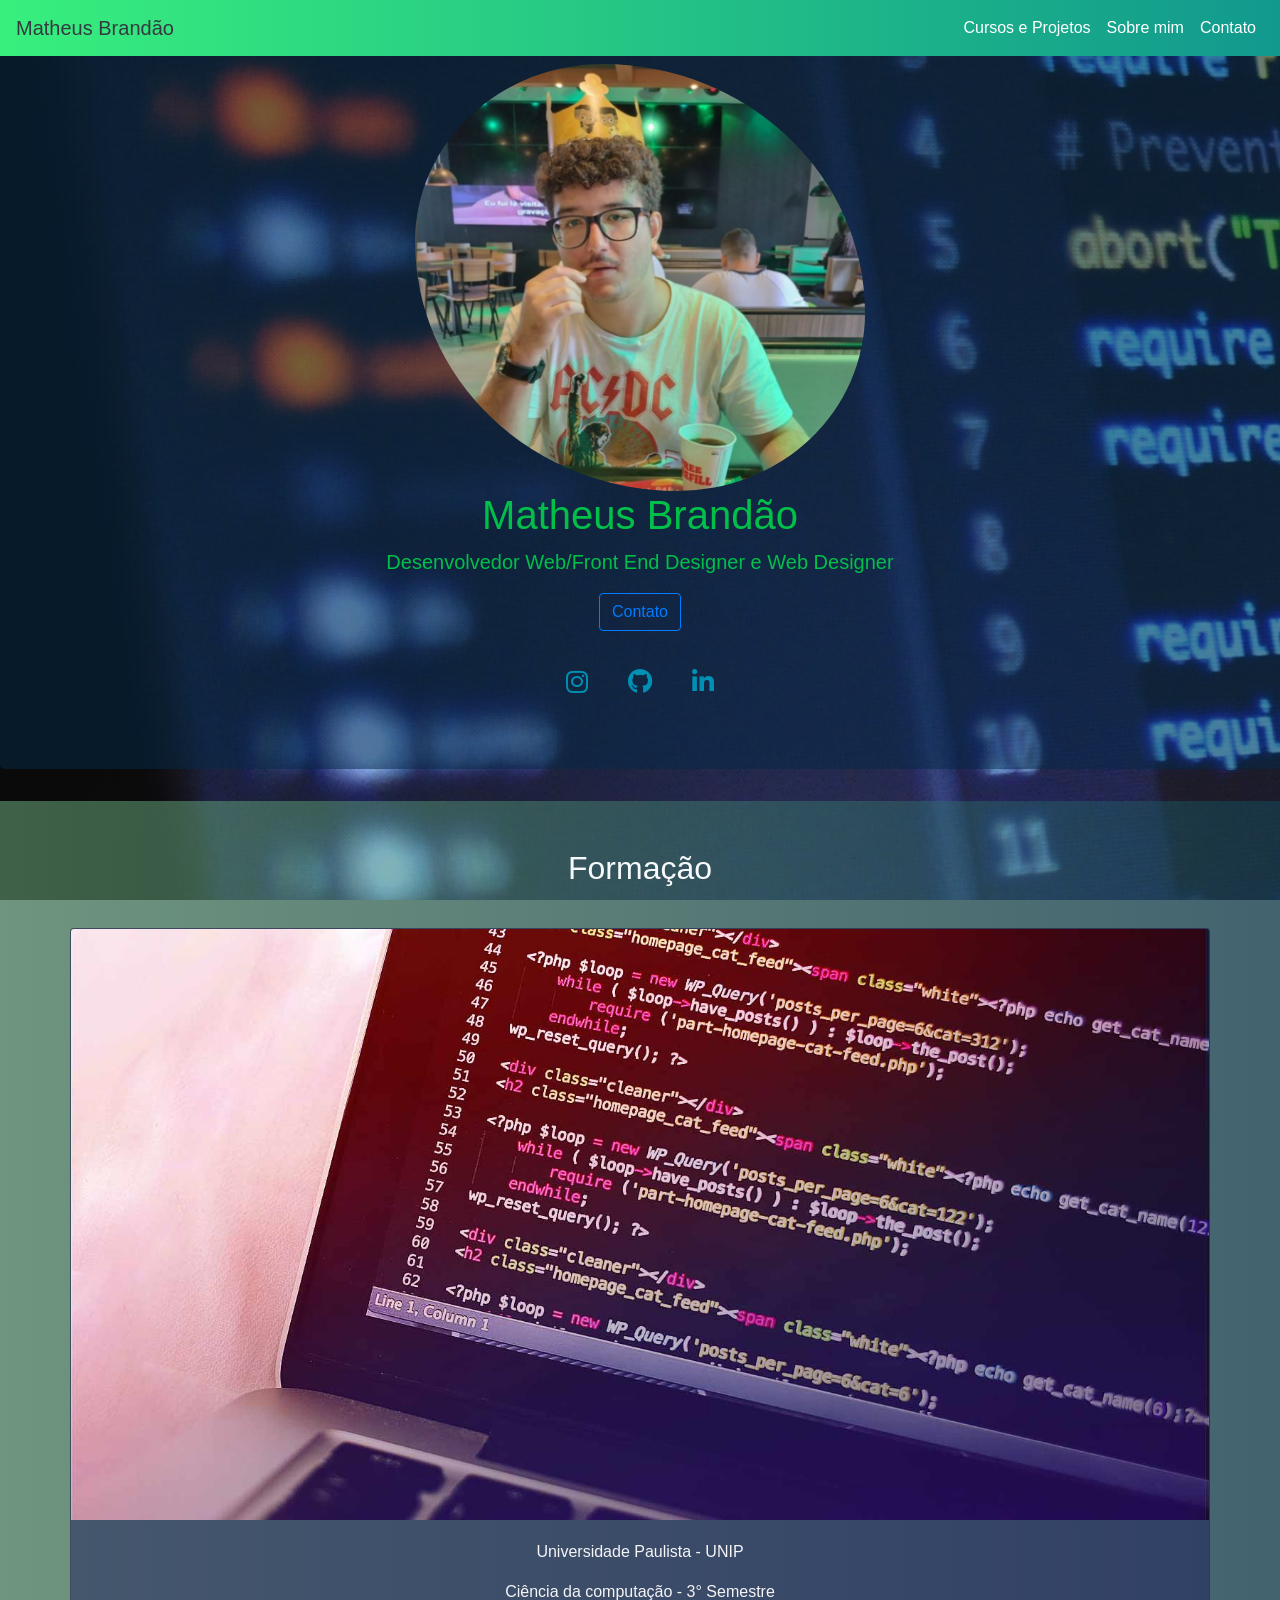
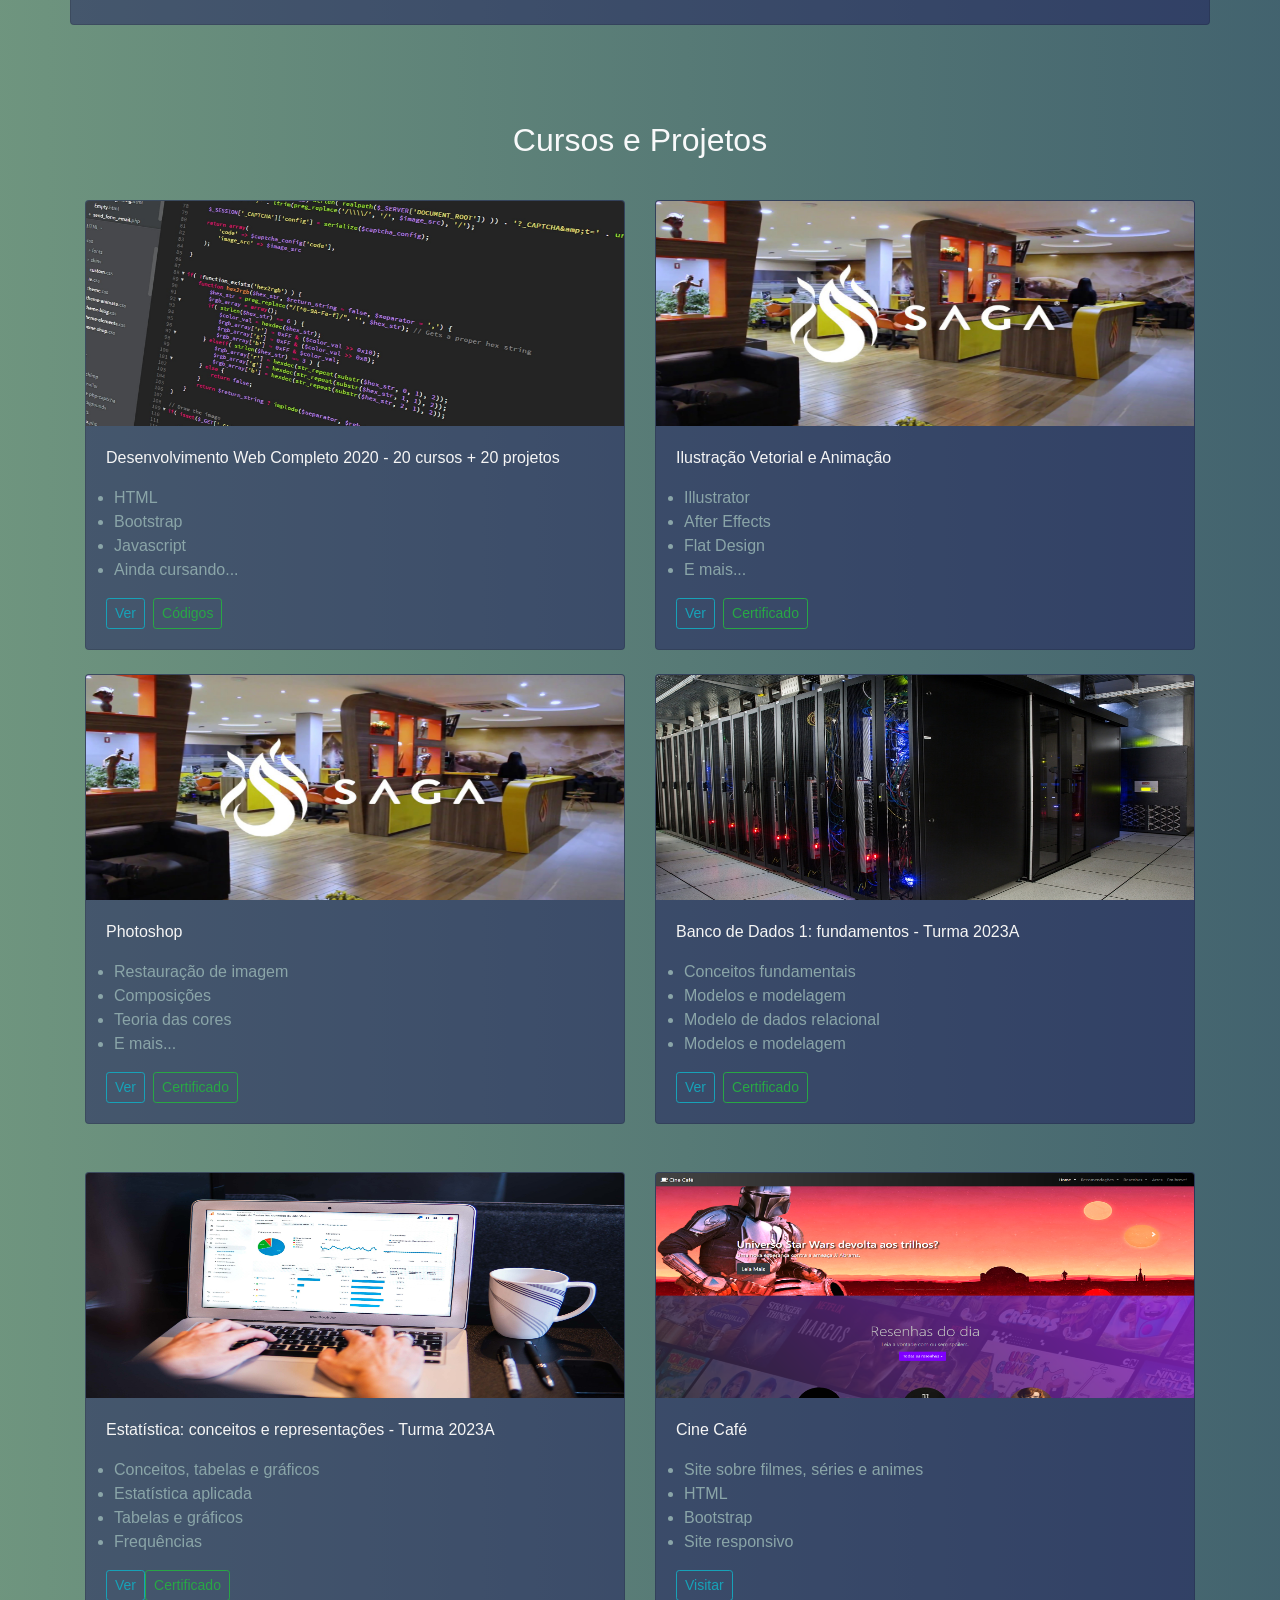
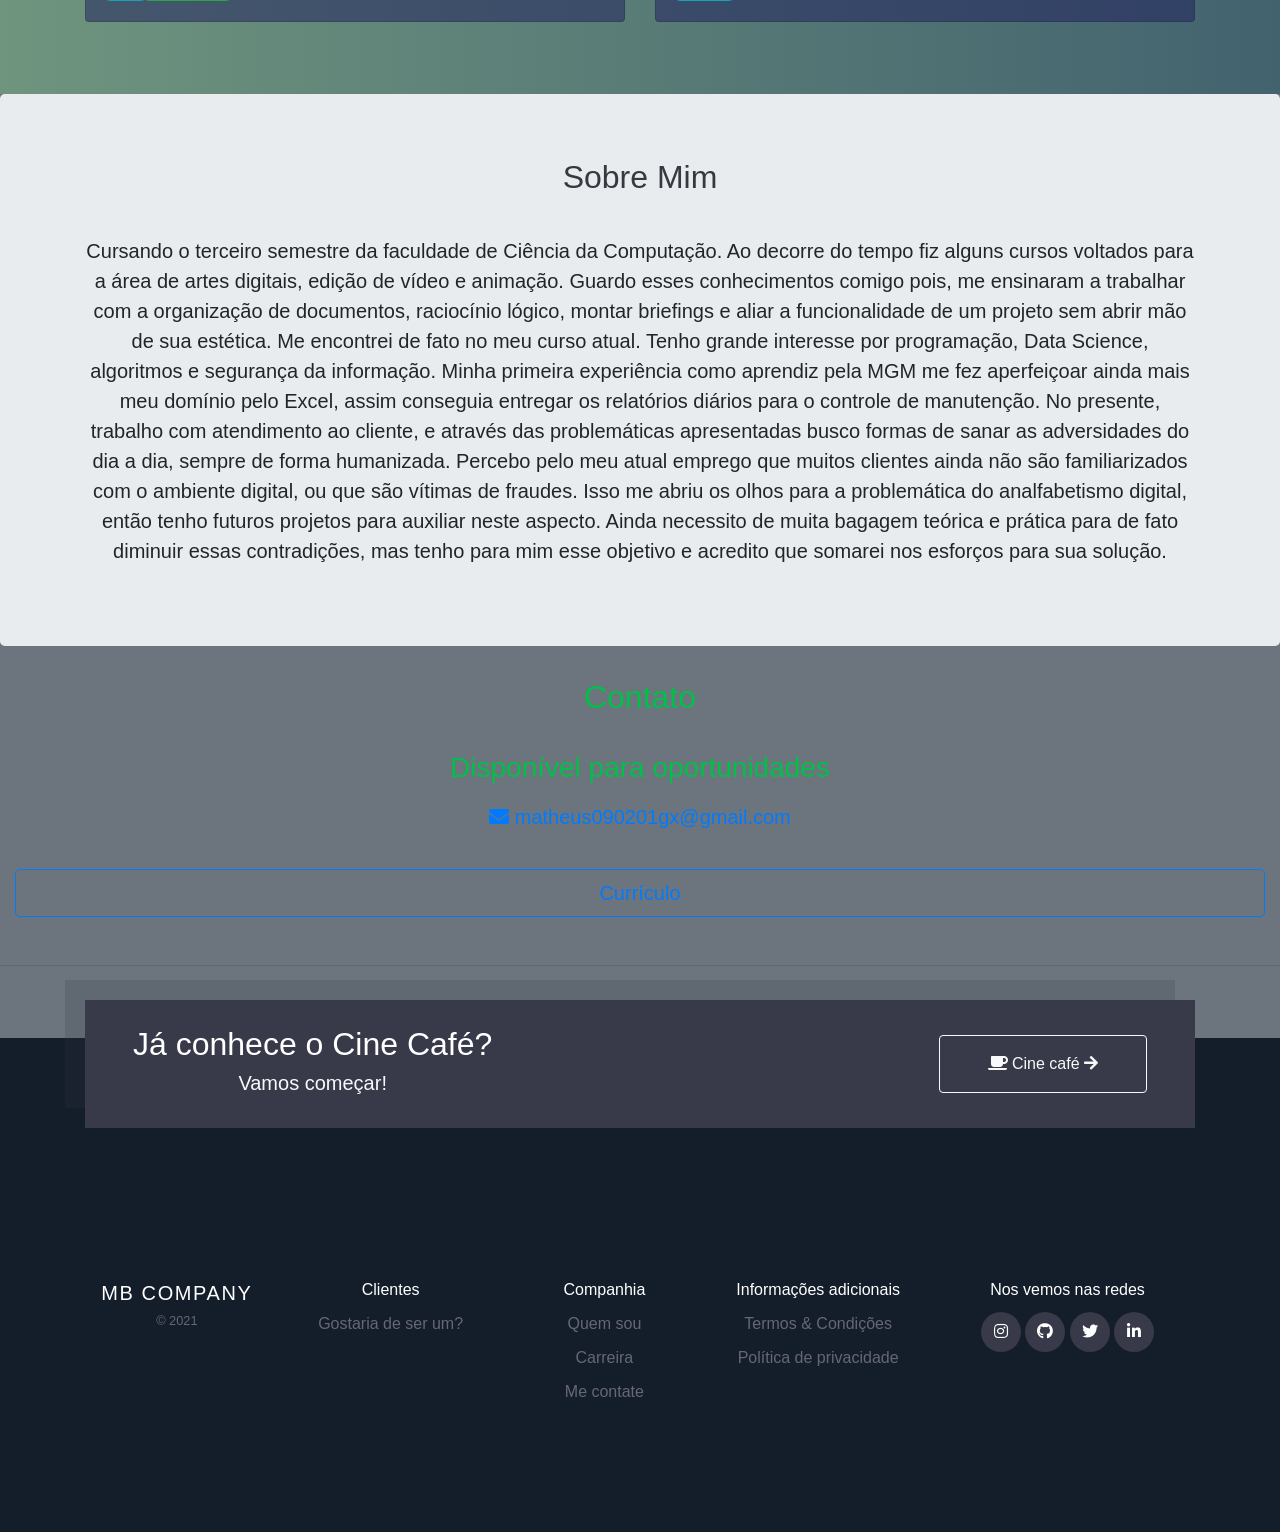
==== commit 48c3d5e4: "25-04-23" ====
--- a/index.html
+++ b/index.html
@@ -33,20 +33,20 @@
 
     <div id="container">
         <nav class="navbar navbar-expand-lg navbar-light fixed-top azul">
-            <a class="navbar-brand text-white" href="#">Matheus Brandão</a>
-            <button class="navbar-toggler" type="button" data-toggle="collapse" data-target="#navbarNav" aria-controls="navbarNav" aria-expanded="false" aria-label="Toggle navigation">
-        <span class="navbar-toggler-icon"></span>
+            <a class="navbar-brand text-dark href=" # ">Matheus Brandão</a>
+            <button class="navbar-toggler " type="button " data-toggle="collapse " data-target="#navbarNav " aria-controls="navbarNav " aria-expanded="false " aria-label="Toggle navigation ">
+        <span class="navbar-toggler-icon "></span>
       </button>
-            <div class="collapse navbar-collapse" id="navbarNav">
-                <ul class="navbar-nav ml-auto">
-                    <li class="nav-item active">
-                        <a class="nav-link text-white" href="#cursos">Cursos e Projetos<span class="sr-only">(current)</span></a>
+            <div class="collapse navbar-collapse " id="navbarNav ">
+                <ul class="navbar-nav ml-auto ">
+                    <li class="nav-item active ">
+                        <a class="nav-link text-white " href="#cursos ">Cursos e Projetos<span class="sr-only ">(current)</span></a>
                     </li>
-                    <li class="nav-item">
-                        <a class="nav-link text-white" href="#sobre">Sobre mim</a>
+                    <li class="nav-item ">
+                        <a class="nav-link text-white " href="#sobre ">Sobre mim</a>
                     </li>
-                    <li class="nav-item">
-                        <a class="nav-link text-white" href="#contato">Contato</a>
+                    <li class="nav-item ">
+                        <a class="nav-link text-white " href="#contato ">Contato</a>
                     </li>
                 </ul>
             </div>
@@ -55,185 +55,192 @@
 
     <!-- Matheus Brandão -->
 
-    <section class=" jumbotron text-center" style="background-color: rgba(5, 41, 71, 0.527);">
-        <div class="container">
-            <a href="https://www.linkedin.com/in/matheus-brandão-da-silva-388332168/">
-                <img class="eu" src="/img/Eu02.png" alt="Bicho Lindo" title="Matheus Brandão da Silva">
+    <section class=" jumbotron text-center " style="background-color: rgba(5, 41, 71, 0.527); ">
+        <div class="container ">
+            <a href="https://www.linkedin.com/in/matheus-brandão-da-silva-388332168/ ">
+                <img class="eu " src="/img/Eu02.png " alt="Bicho Lindo " title="Matheus Brandão da Silva ">
             </a>
-            <h1 class="jumbotron-heading texto-blue">Matheus Brandão</h1>
-            <p class="lead texto-blue">Desenvolvedor Web/Front End Designer e Web Designer</p>
+            <h1 class="jumbotron-heading texto-blue ">Matheus Brandão</h1>
+            <p class="lead texto-blue ">Desenvolvedor Web/Front End Designer e Web Designer</p>
             <p>
-                <a class="btn btn-outline-primary" href="#contato" style="margin-bottom: 15px ;">Contato</a>
+                <a class="btn btn-outline-primary " href="#contato " style="margin-bottom: 15px ; ">Contato</a>
             </p>
-            <div class="icones social-media">
-                <a class="btn" href="https://www.instagram.com/math_brandz/"><i class="fab fa-instagram"
-            style="font-size: 25px; margin-right: 10px; color: #0090b4"></i></a>
-                <a class="btn" href="https://github.com/MoleraBoy"><i class="fab fa-github"
-            style="font-size: 25px; margin-right: 10px; color: #0090b4"></i></a>
-                <a class="btn" href="https://www.linkedin.com/in/matheus-brandão-da-silva-388332168/"><i class="fab fa-linkedin-in" 
-            style="font-size: 25px; color:#0090b4"></i></a>
+            <div class="icones social-media ">
+                <a class="btn " href="https://www.instagram.com/math_brandz/ "><i class="fab fa-instagram "
+            style="font-size: 25px; margin-right: 10px; color: #0090b4 "></i></a>
+                <a class="btn " href="https://github.com/MoleraBoy "><i class="fab fa-github "
+            style="font-size: 25px; margin-right: 10px; color: #0090b4 "></i></a>
+                <a class="btn " href="https://www.linkedin.com/in/matheus-brandão-da-silva-388332168/ "><i class="fab fa-linkedin-in " 
+            style="font-size: 25px; color:#0090b4 "></i></a>
             </div>
         </div>
     </section>
 
     <!-- Projetos -->
 
-    <div class="album py-5 azul-claro" id="cursos">
-        <div class="container">
-            <h2 class="jumbotron-heading text-center text-light" style="margin-bottom: 40px;">
+    <div class="album py-5 azul-claro " id="cursos ">
+        <div class="container ">
+            <h2 class="jumbotron-heading text-center text-light " style="margin-bottom: 40px; ">
                 Formação
             </h2>
-            <div class="row">
-                <div class="card box-shadow bg-card">
-                    <a href="https://www.unip.br/"><img class="card-img-top" data-src="holder.js/100px225?theme=thumb&amp;bg=55595c&amp;fg=eceeef&amp;text=Thumbnail" alt="UNIP" style="width: 100%; display: block;" src="/img/CC.jpeg" data-holder-rendered="true"></a>
-                    <div class="card-body">
-                        <p class="card-text texto-card text-center">Universidade Paulista - UNIP</p>
-                        <p class="card-text texto-card text-center">Ciência da computação - 3° Semestre</p>
+            <div class="row ">
+                <div class="card box-shadow bg-card ">
+                    <a href="https://www.unip.br/ "><img class="card-img-top " data-src="holder.js/100px225?theme=thumb&amp;bg=55595c&amp;fg=eceeef&amp;text=Thumbnail " alt="UNIP " style="width: 100%; display: block; " src="/img/CC.jpeg
+                " data-holder-rendered="true "></a>
+                    <div class="card-body ">
+                        <p class="card-text texto-card text-center ">Universidade Paulista - UNIP</p>
+                        <p class="card-text texto-card text-center ">Ciência da computação - 3° Semestre</p>
                     </div>
                 </div>
             </div>
         </div>
     </div>
 
-    <div class="album py-5 azul-claro" id="cursos">
-        <div class="container">
-            <h2 class="jumbotron-heading text-center text-light" style="margin-bottom: 40px;">
+    <div class="album py-5 azul-claro " id="cursos ">
+        <div class="container ">
+            <h2 class="jumbotron-heading text-center text-light " style="margin-bottom: 40px; ">
                 Cursos e Projetos
             </h2>
-            <div class="row">
-                <div class="col-md-6 ">
-                    <div class="card mb-4 box-shadow bg-card">
-                        <a href="https://www.udemy.com/course/web-completo/"><img class="card-img-top" data-src="holder.js/100px225?theme=thumb&amp;bg=55595c&amp;fg=eceeef&amp;text=Thumbnail" alt="Thumbnail [100%x225]" style="height: 225px; width: 100%; display: block;" src="/img/dev.jpg" data-holder-rendered="true"></a>
-                        <div class="card-body">
-                            <p class="card-text texto-card">Desenvolvimento Web Completo 2020 - 20 cursos + 20 projetos</p>
-                            <ul class="ml-2 texto-card-02">
+            <div class="row ">
+                <div class="col-md-6 ">
+                    <div class="card mb-4 box-shadow bg-card ">
+                        <a href="https://www.udemy.com/course/web-completo/ "><img class="card-img-top " data-src="holder.js/100px225?theme=thumb&amp;bg=55595c&amp;fg=eceeef&amp;text=Thumbnail " alt="Thumbnail [100%x225] " style="height: 225px; width:
+                100%; display: block; " src="/img/dev.jpg " data-holder-rendered="true "></a>
+                        <div class="card-body ">
+                            <p class="card-text texto-card ">Desenvolvimento Web Completo 2020 - 20 cursos + 20 projetos</p>
+                            <ul class="ml-2 texto-card-02 ">
                                 <li>HTML</li>
                                 <li>Bootstrap</li>
                                 <li>Javascript</li>
                                 <li>Ainda cursando...</li>
                             </ul>
-                            <div style="clear: both;"></div>
-                            </ul>
-                            <div class="d-flex justify-content-between align-items-center" style="clear: both;">
-                                <div class="btn-group">
-                                    <a href="https://github.com/MoleraBoy"><button type="button"
-                      class="btn btn-sm btn-outline-info mr-2">Ver</button></a>
-                                    <a href="https://github.com/MoleraBoy/responsivo"><button type="button"
-                      class="btn btn-sm btn-outline-success">Códigos</button></a>
-                                </div>
-                            </div>
-                        </div>
-                    </div>
-                </div>
-                <div class="col-md-6">
-                    <div class="card mb-4 box-shadow bg-card">
-                        <a href="https://saga.art.br/cursos/"><img class="card-img-top" data-src="holder.js/100px225?theme=thumb&amp;bg=55595c&amp;fg=eceeef&amp;text=Thumbnail" alt="Thumbnail [100%x225]" src="/img/saga.jfif" data-holder-rendered="true" style="height: 225px; width: 100%; display: block;"></a>
-                        <div class="card-body">
-                            <p class="card-text texto-card">Ilustração Vetorial e Animação</p>
-                            <ul class="ml-2 texto-card-02">
+                            <div style="clear: both; "></div>
+                            </ul>
+                            <div class="d-flex justify-content-between align-items-center " style="clear: both; ">
+                                <div class="btn-group ">
+                                    <a href="https://github.com/MoleraBoy "><button type="button "
+                      class="btn btn-sm btn-outline-info mr-2 ">Ver</button></a>
+                                    <a href="https://github.com/MoleraBoy/responsivo "><button type="button "
+                      class="btn btn-sm btn-outline-success ">Códigos</button></a>
+                                </div>
+                            </div>
+                        </div>
+                    </div>
+                </div>
+                <div class="col-md-6 ">
+                    <div class="card mb-4 box-shadow bg-card ">
+                        <a href="https://saga.art.br/cursos/ "><img class="card-img-top " data-src="holder.js/100px225?theme=thumb&amp;bg=55595c&amp;fg=eceeef&amp;text=Thumbnail " alt="Thumbnail [100%x225] " src="/img/saga.jfif
+                " data-holder-rendered="true " style="height: 225px; width: 100%; display: block; "></a>
+                        <div class="card-body ">
+                            <p class="card-text texto-card ">Ilustração Vetorial e Animação</p>
+                            <ul class="ml-2 texto-card-02 ">
                                 <li>Illustrator</li>
                                 <li>After Effects</li>
                                 <li>Flat Design</li>
                                 <li>E mais...</li>
                             </ul>
-                            <div class="d-flex justify-content-between align-items-center">
-                                <div class="btn-group">
-                                    <a href="https://www.instagram.com/math_brandz/"><button type="button"
-                      class="btn btn-sm btn-outline-info mr-2">Ver</button></a>
-                                    <a href="https://drive.google.com/file/d/1-0D8-l28b5FRNwINbsOSJ8LlE5cTtoBP/view?usp=sharing"><button type="button"
-                        class="btn btn-sm btn-outline-success">Certificado</button></a>
-                                </div>
-                            </div>
-                        </div>
-                    </div>
-                </div>
-                <div class="col-md-6">
-                    <div class="card mb-4 box-shadow bg-card">
-                        <a href="https://saga.art.br/cursos/"><img class="card-img-top" data-src="holder.js/100px225?theme=thumb&amp;bg=55595c&amp;fg=eceeef&amp;text=Thumbnail" alt="Thumbnail [100%x225]" src="/img/saga.jfif" data-holder-rendered="true" style="height: 225px; width: 100%; display: block;"></a>
-                        <div class="card-body">
-                            <p class="card-text texto-card">Photoshop</p>
-                            <ul class="ml-2 texto-card-02">
+                            <div class="d-flex justify-content-between align-items-center ">
+                                <div class="btn-group ">
+                                    <a href="https://www.instagram.com/math_brandz/ "><button type="button "
+                      class="btn btn-sm btn-outline-info mr-2 ">Ver</button></a>
+                                    <a href="https://drive.google.com/file/d/1-0D8-l28b5FRNwINbsOSJ8LlE5cTtoBP/view?usp=sharing "><button type="button "
+                        class="btn btn-sm btn-outline-success ">Certificado</button></a>
+                                </div>
+                            </div>
+                        </div>
+                    </div>
+                </div>
+                <div class="col-md-6 ">
+                    <div class="card mb-4 box-shadow bg-card ">
+                        <a href="https://saga.art.br/cursos/ "><img class="card-img-top " data-src="holder.js/100px225?theme=thumb&amp;bg=55595c&amp;fg=eceeef&amp;text=Thumbnail " alt="Thumbnail [100%x225] " src="/img/saga.jfif
+                " data-holder-rendered="true " style="height: 225px; width: 100%; display: block; "></a>
+                        <div class="card-body ">
+                            <p class="card-text texto-card ">Photoshop</p>
+                            <ul class="ml-2 texto-card-02 ">
                                 <li>Restauração de imagem</li>
                                 <li>Composições</li>
                                 <li>Teoria das cores</li>
                                 <li>E mais...</li>
                             </ul>
-                            <div class="d-flex justify-content-between align-items-center">
-                                <div class="btn-group">
-                                    <a href="https://www.instagram.com/math_brandz/"><button type="button"
-                    class="btn btn-sm btn-outline-info mr-2">Ver</button></a>
-                                    <a href="https://drive.google.com/file/d/1n5UKp2AzdgqrTrTsQOV8H9kOpsHE9Drx/view?usp=sharing"><button type="button"
-                      class="btn btn-sm btn-outline-success">Certificado</button></a>
-                                </div>
-                            </div>
-                        </div>
-                    </div>
-                </div>
-                <div class="col-md-6">
-                    <div class="card mb-5 box-shadow bg-card">
-                        <a href="https://saga.art.br/cursos/"><img class="card-img-top" data-src="holder.js/100px225?theme=thumb&amp;bg=55595c&amp;fg=eceeef&amp;text=Thumbnail" alt="Thumbnail [100%x225]" style="height: 225px; width: 100%; display: block;" src="/img/bd.jpeg" data-holder-rendered="true"></a>
-                        <div class="card-body">
-                            <p class="card-text texto-card">Banco de Dados 1: fundamentos - Turma 2023A</p>
-                            <ul class="ml-2 texto-card-02">
+                            <div class="d-flex justify-content-between align-items-center ">
+                                <div class="btn-group ">
+                                    <a href="https://www.instagram.com/math_brandz/ "><button type="button "
+                    class="btn btn-sm btn-outline-info mr-2 ">Ver</button></a>
+                                    <a href="https://drive.google.com/file/d/1n5UKp2AzdgqrTrTsQOV8H9kOpsHE9Drx/view?usp=sharing "><button type="button "
+                      class="btn btn-sm btn-outline-success ">Certificado</button></a>
+                                </div>
+                            </div>
+                        </div>
+                    </div>
+                </div>
+                <div class="col-md-6 ">
+                    <div class="card mb-5 box-shadow bg-card ">
+                        <a href="https://saga.art.br/cursos/ "><img class="card-img-top " data-src="holder.js/100px225?theme=thumb&amp;bg=55595c&amp;fg=eceeef&amp;text=Thumbnail " alt="Thumbnail [100%x225] " style="height: 225px; width: 100%; display:
+                block; " src="/img/bd.jpeg " data-holder-rendered="true "></a>
+                        <div class="card-body ">
+                            <p class="card-text texto-card ">Banco de Dados 1: fundamentos - Turma 2023A</p>
+                            <ul class="ml-2 texto-card-02 ">
                                 <li>Conceitos fundamentais</li>
                                 <li>Modelos e modelagem</li>
                                 <li>Modelo de dados relacional</li>
                                 <li>Modelos e modelagem</li>
                             </ul>
-                            <div style="clear: both;"></div>
-                            </ul>
-                            <div class="d-flex justify-content-between align-items-center" style="clear: both;">
-                                <div class="btn-group">
-                                    <a href="https://moodle.ifrs.edu.br/course/view.php?id=6439"><button type="button"
-                        class="btn btn-sm btn-outline-info mr-2">Ver</button></a>
-                                    <a href="https://moodle.ifrs.edu.br/mod/simplecertificate/view.php?id=306269&action=get"><button type="button"
-                          class="btn btn-sm btn-outline-success">Certificado</button></a>
-                                </div>
-                            </div>
-                        </div>
-                    </div>
-                </div>
-                <div class="col-md-6">
-                    <div class="card mb-4 box-shadow bg-card">
-                        <a href="https://moodle.ifrs.edu.br/course/view.php?id=6350"><img class="card-img-top" data-src="holder.js/100px225?theme=thumb&amp;bg=55595c&amp;fg=eceeef&amp;text=Thumbnail" alt="Thumbnail [100%x225]" style="height: 225px; width: 100%; display: block;" src="/img/data.jpg" data-holder-rendered="true"></a>
-                        <div class="card-body">
-                            <p class="card-text texto-card">Estatística: conceitos e representações - Turma 2023A</p>
-                            <ul class="ml-2 texto-card-02">
+                            <div style="clear: both; "></div>
+                            </ul>
+                            <div class="d-flex justify-content-between align-items-center " style="clear: both; ">
+                                <div class="btn-group ">
+                                    <a href="https://moodle.ifrs.edu.br/course/view.php?id=6439 "><button type="button "
+                        class="btn btn-sm btn-outline-info mr-2 ">Ver</button></a>
+                                    <a href="https://drive.google.com/file/d/1a0XxxPxHdXIGd-H3ZkRJlER9iFpIRKpv/view?usp=share_link "><button type="button "
+                          class="btn btn-sm btn-outline-success ">Certificado</button></a>
+                                </div>
+                            </div>
+                        </div>
+                    </div>
+                </div>
+                <div class="col-md-6 ">
+                    <div class="card mb-4 box-shadow bg-card ">
+                        <a href="https://moodle.ifrs.edu.br/course/view.php?id=6350 "><img class="card-img-top " data-src="holder.js/100px225?theme=thumb&amp;bg=55595c&amp;fg=eceeef&amp;text=Thumbnail " alt="Thumbnail [100%x225] " style="height: 225px;
+                width: 100%; display: block; " src="/img/data.jpg " data-holder-rendered="true "></a>
+                        <div class="card-body ">
+                            <p class="card-text texto-card ">Estatística: conceitos e representações - Turma 2023A</p>
+                            <ul class="ml-2 texto-card-02 ">
                                 <li>Conceitos, tabelas e gráficos</li>
                                 <li>Estatística aplicada</li>
                                 <li>Tabelas e gráficos</li>
                                 <li>Frequências</li>
                             </ul>
-                            <div style="clear: both;"></div>
-                            </ul>
-                            <div class="d-flex justify-content-between align-items-center" style="clear: both;">
-                                <div class="btn-group">
-                                    <a href="https://moodle.ifrs.edu.br/course/view.php?id=6350"><button type="button"
-                        class="btn btn-sm btn-block btn-outline-info">Ver</button></a>
-                                    <a href="https://moodle.ifrs.edu.br/mod/simplecertificate/view.php?id=299574&action=get"><button type="button"
-                            class="btn btn-sm btn-outline-success">Certificado</button></a>
-                                </div>
-                            </div>
-                        </div>
-                    </div>
-                </div>
-                <div class="col-md-6">
-                    <div class="card mb-4 box-shadow bg-card">
-                        <a href="https://cine-cafe.netlify.app/index.html"><img class="card-img-top" data-src="holder.js/100px225?theme=thumb&amp;bg=55595c&amp;fg=eceeef&amp;text=Thumbnail" alt="Thumbnail [100%x225]" style="height: 225px; width: 100%; display: block;" src="/img/cine.png" data-holder-rendered="true"></a>
-                        <div class="card-body">
-                            <p class="card-text texto-card">Cine Café</p>
-                            <ul class="ml-2 texto-card-02">
+                            <div style="clear: both; "></div>
+                            </ul>
+                            <div class="d-flex justify-content-between align-items-center " style="clear: both; ">
+                                <div class="btn-group ">
+                                    <a href="https://moodle.ifrs.edu.br/course/view.php?id=6350 "><button type="button "
+                        class="btn btn-sm btn-block btn-outline-info ">Ver</button></a>
+                                    <a href="https://drive.google.com/file/d/1bAf5lmdFtCB4WY70DNVWITqD2Zo8d6kM/view?usp=share_link "><button type="button "
+                            class="btn btn-sm btn-outline-success ">Certificado</button></a>
+                                </div>
+                            </div>
+                        </div>
+                    </div>
+                </div>
+                <div class="col-md-6 ">
+                    <div class="card mb-4 box-shadow bg-card ">
+                        <a href="https://cine-cafe.netlify.app/index.html "><img class="card-img-top " data-src="holder.js/100px225?theme=thumb&amp;bg=55595c&amp;fg=eceeef&amp;text=Thumbnail " alt="Thumbnail [100%x225] " style="height: 225px; width:
+                100%; display: block; " src="/img/cine.png " data-holder-rendered="true "></a>
+                        <div class="card-body ">
+                            <p class="card-text texto-card ">Cine Café</p>
+                            <ul class="ml-2 texto-card-02 ">
                                 <li>Site sobre filmes, séries e animes</li>
                                 <li>HTML</li>
                                 <li>Bootstrap</li>
                                 <li>Site responsivo</li>
                             </ul>
-                            <div style="clear: both;"></div>
-                            </ul>
-                            <div class="d-flex justify-content-between align-items-center" style="clear: both;">
-                                <div class="btn-group">
-                                    <a href="https://cine-cafe.netlify.app/index.html"><button type="button"
-                        class="btn btn-sm btn-block btn-outline-info">Visitar</button></a>
+                            <div style="clear: both; "></div>
+                            </ul>
+                            <div class="d-flex justify-content-between align-items-center " style="clear: both; ">
+                                <div class="btn-group ">
+                                    <a href="https://cine-cafe.netlify.app/index.html "><button type="button "
+                        class="btn btn-sm btn-block btn-outline-info ">Visitar</button></a>
                                 </div>
                             </div>
                         </div>
@@ -245,89 +252,84 @@
 
     <!-- Sobre -->
 
-    <section class="jumbotron text-center" id="sobre">
-        <div class="container">
-            <h2 class="jumbotron-heading text-dark" style="margin-bottom: 40px;">Sobre Mim</h2>
-            <p class="lead">Atualmente estou indo para o terceiro semestre de ciência da computação. Cursei anteriormente economia, e logo após publicidade. Fiz alguns cursos voltados para a área de artes digitais, edição de vídeo e animação no processo. Guardo esses
-                conhecimentos comigo, tais cursos me ensinaram a trabalhar com a organização de documentos, raciocínio lógico, montar briefings e aliar a funcionalidade de um projeto sem abrir mão de sua estética. Me encontrei de fato no meu curso atual.
-                Tenho grande interesse por programação, Data Science, algoritmos e segurança da informação. Minha primeira experiência como aprendiz pela MGM me fez aperfeiçoar ainda mais meu domínio pelo Excel, assim poderia entregar os relatórios diários
-                para o controle de manutenção. Atualmente trabalho bastante com atendimento ao cliente, e através das problemáticas apresentadas busco formas de sanar as adversidades do dia a dia, sempre de forma humanizada. Tenho projetos futuros que
-                visam auxiliar na inclusão digital. Percebo pelo meu atual emprego que muitos clientes ainda não são familiarizados com o ambiente digital, ou que são vítimas de fraudes, isso me abriu os olhos para tal problemática. Ainda necessito de
-                muita bagagem teórica e pratica para de fato diminuir essas contradições, mas tenho para mim esse objetivo e acredito que somarei nos esforços para sua solução.
+    <section class="jumbotron text-center " id="sobre ">
+        <div class="container ">
+            <h2 class="jumbotron-heading text-dark " style="margin-bottom: 40px; ">Sobre Mim</h2>
+            <p class="lead ">Cursando o terceiro semestre da faculdade de Ciência da Computação. Ao decorre do tempo fiz alguns cursos voltados para a área de artes digitais, edição de vídeo e animação. Guardo esses conhecimentos comigo pois, me ensinaram a trabalhar com a organização de documentos, raciocínio lógico, montar briefings e aliar a funcionalidade de um projeto sem abrir mão de sua estética. Me encontrei de fato no meu curso atual. Tenho grande interesse por programação, Data Science, algoritmos e segurança da informação. Minha primeira experiência como aprendiz pela MGM me fez aperfeiçoar ainda mais meu domínio pelo Excel, assim conseguia entregar os relatórios diários para o controle de manutenção. No presente, trabalho com atendimento ao cliente, e através das problemáticas apresentadas busco formas de sanar as adversidades do dia a dia, sempre de forma humanizada. Percebo pelo meu atual emprego que muitos clientes ainda não são familiarizados com o ambiente digital, ou que são vítimas de fraudes. Isso me abriu os olhos para a problemática do analfabetismo digital, então tenho futuros projetos para auxiliar neste aspecto. Ainda necessito de muita bagagem teórica e prática para de fato diminuir essas contradições, mas tenho para mim esse objetivo e acredito que somarei nos esforços para sua solução.
             </p>
         </div>
     </section>
 
     <!-- Contato -->
 
-    <section id="contato">
+    <section id="contato ">
         <div>
-            <div class="container-fluid email" id="contato">
-                <h2 class="jumbotron-heading text-center texto-blue" style="margin-bottom: 10px;">Contato</h2>
-                <h3 style="padding-top: 25px;" class="text-center texto-blue">Disponível para oportunidades</h3>
-                <p class="texto-link">
-                    <a href="mailto:matheus090201gx@gmail.com">
-                        <h5 style="margin-bottom: 5px; margin-top: 20px;" class="text-center text-dark"><i class="fa fa-envelope"></i> matheus090201gx@gmail.com
+            <div class="container-fluid email " id="contato ">
+                <h2 class="jumbotron-heading text-center texto-blue " style="margin-bottom: 10px; ">Contato</h2>
+                <h3 style="padding-top: 25px; " class="text-center texto-blue ">Disponível para oportunidades</h3>
+                <p class="texto-link ">
+                    <a href="mailto:matheus090201gx@gmail.com ">
+                        <h5 style="margin-bottom: 5px; margin-top: 20px; " class="text-center text-dark "><i class="fa fa-envelope "></i> matheus090201gx@gmail.com
                         </h5>
                     </a>
                 </p>
                 <br>
-                <a class="btn btn-lg btn-block btn-outline-primary text-center mb-1 align-self-center" href="https://drive.google.com/file/d/1QGyx1711LVzgDJkHF3ea5XDinrxLvk0V/view?usp=share_link">Currículo</a>
+                <a class="btn btn-lg btn-block btn-outline-primary text-center mb-1 align-self-center " href="https://drive.google.com/file/d/1QGyx1711LVzgDJkHF3ea5XDinrxLvk0V/view?usp=share_link ">Currículo</a>
             </div>
         </div>
     </section>
 
-    <hr class="featurette-divider mt-5 mb-5">
+    <hr class="featurette-divider mt-5 mb-5 ">
     <br>
 
     <!-- Rodapé -->
-    <footer class="footer-20192">
-        <div class="site-section">
-            <div class="container">
-                <div class="cta d-block d-md-flex align-items-center px-5">
+    <footer class="footer-20192 ">
+        <div class="site-section ">
+            <div class="container ">
+                <div class="cta d-block d-md-flex align-items-center px-5 ">
                     <div>
-                        <h2 class="mb-0">Já conhece o Cine Café?</h2>
-                        <h3 class="text-light">Vamos começar!</h3>
-                    </div>
-                    <div class="ml-auto">
-                        <a href="https://cine-cafe.netlify.app/index.html" class="btn btn-outline-light rounded py-3 px-5"><i class="fas fa-coffee"></i> Cine café <i class="fas fa-arrow-right"></i></a>
-                    </div>
-                </div>
-                <div class="row">
-                    <div class="col-sm">
-                        <a href="https://github.com/MoleraBoy/portfolio-mb" class="footer-logo">MB Company</a>
-                        <p class="copyright">
+                        <h2 class="mb-0 ">Já conhece o Cine Café?</h2>
+                        <h3 class="text-light ">Vamos começar!</h3>
+                    </div>
+                    <div class="ml-auto ">
+                        <a href="https://cine-cafe.netlify.app/index.html " class="btn btn-outline-light rounded py-3 px-5 "><i class="fas fa-coffee "></i> Cine café <i class="fas fa-arrow-right "></i></a>
+                    </div>
+                </div>
+                <div class="row ">
+                    <div class="col-sm ">
+                        <a href="https://github.com/MoleraBoy/portfolio-mb " class="footer-logo ">MB Company</a>
+                        <p class="copyright ">
                             <small>&copy; 2021</small>
                         </p>
                     </div>
-                    <div class="col-sm">
+                    <div class="col-sm ">
                         <h3>Clientes</h3>
-                        <ul class="list-unstyled links">
-                            <li><a href="mailto:matheus090201gx@gmail.com">Gostaria de ser um?</a></li>
+                        <ul class="list-unstyled links ">
+                            <li><a href="mailto:matheus090201gx@gmail.com ">Gostaria de ser um?</a></li>
                         </ul>
                     </div>
-                    <div class="col-sm">
+                    <div class="col-sm ">
                         <h3>Companhia</h3>
-                        <ul class="list-unstyled links">
-                            <li><a href="#sobre">Quem sou</a></li>
-                            <li><a href="#cursos">Carreira</a></li>
-                            <li><a href="mailto:matheus090201gx@gmail.com">Me contate</a></li>
+                        <ul class="list-unstyled links ">
+                            <li><a href="#sobre ">Quem sou</a></li>
+                            <li><a href="#cursos ">Carreira</a></li>
+                            <li><a href="mailto:matheus090201gx@gmail.com ">Me contate</a></li>
                         </ul>
                     </div>
-                    <div class="col-sm">
+                    <div class="col-sm ">
                         <h3>Informações adicionais</h3>
-                        <ul class="list-unstyled links">
-                            <li><a href="/termos.txt">Termos &amp; Condições</a></li>
-                            <li><a href="/privacidade.txt">Política de privacidade</a></li>
+                        <ul class="list-unstyled links ">
+                            <li><a href="/termos.txt ">Termos &amp; Condições</a></li>
+                            <li><a href="/privacidade.txt ">Política de privacidade</a></li>
                         </ul>
                     </div>
-                    <div class="col-md-3">
+                    <div class="col-md-3 ">
                         <h3>Nos vemos nas redes</h3>
-                        <ul class="list-unstyled social">
-                            <li><a href="https://www.instagram.com/math_brandz/"><span class="icon-facebook"><i class="fab fa-instagram"></i></span></a></li>
-                            <li><a href="https://github.com/MoleraBoy"><span class="icon-twitter"><i class="fab fa-github"></i></span></a></li>
-                            <li><a href="https://twitter.com/moleraboy"><span class="icon-linkedin"><i class="fab fa-twitter"></i></span></a></li>
-                            <li><a href="https://www.linkedin.com/in/matheus-brandão-da-silva-388332168/"><span class="icon-medium"><i class="fab fa-linkedin-in"></i></span></a></li>
+                        <ul class="list-unstyled social ">
+                            <li><a href="https://www.instagram.com/math_brandz/ "><span class="icon-facebook "><i class="fab fa-instagram "></i></span></a></li>
+                            <li><a href="https://github.com/MoleraBoy "><span class="icon-twitter "><i class="fab fa-github "></i></span></a></li>
+                            <li><a href="https://twitter.com/moleraboy "><span class="icon-linkedin "><i class="fab fa-twitter "></i></span></a></li>
+                            <li><a href="https://www.linkedin.com/in/matheus-brandão-da-silva-388332168/ "><span class="icon-medium "><i class="fab fa-linkedin-in "></i></span></a></li>
                         </ul>
                     </div>
                 </div>
@@ -339,11 +341,11 @@
 
 <!-- Optional JavaScript -->
 <!-- jQuery first, then Popper.js, then Bootstrap JS -->
-<script src="https://code.jquery.com/jquery-3.5.1.slim.min.js" integrity="sha384-DfXdz2htPH0lsSSs5nCTpuj/zy4C+OGpamoFVy38MVBnE+IbbVYUew+OrCXaRkfj" crossorigin="anonymous">
+<script src="https://code.jquery.com/jquery-3.5.1.slim.min.js " integrity="sha384-DfXdz2htPH0lsSSs5nCTpuj/zy4C+OGpamoFVy38MVBnE+IbbVYUew+OrCXaRkfj " crossorigin="anonymous ">
 </script>
-<script src="https://cdn.jsdelivr.net/npm/popper.js@1.16.1/dist/umd/popper.min.js" integrity="sha384-9/reFTGAW83EW2RDu2S0VKaIzap3H66lZH81PoYlFhbGU+6BZp6G7niu735Sk7lN" crossorigin="anonymous">
+<script src="https://cdn.jsdelivr.net/npm/popper.js@1.16.1/dist/umd/popper.min.js " integrity="sha384-9/reFTGAW83EW2RDu2S0VKaIzap3H66lZH81PoYlFhbGU+6BZp6G7niu735Sk7lN " crossorigin="anonymous ">
 </script>
-<script src="https://stackpath.bootstrapcdn.com/bootstrap/4.5.2/js/bootstrap.min.js" integrity="sha384-B4gt1jrGC7Jh4AgTPSdUtOBvfO8shuf57BaghqFfPlYxofvL8/KUEfYiJOMMV+rV" crossorigin="anonymous">
+<script src="https://stackpath.bootstrapcdn.com/bootstrap/4.5.2/js/bootstrap.min.js " integrity="sha384-B4gt1jrGC7Jh4AgTPSdUtOBvfO8shuf57BaghqFfPlYxofvL8/KUEfYiJOMMV+rV " crossorigin="anonymous ">
 </script>
 </body>
 
--- a/css/style.css
+++ b/css/style.css
@@ -38,28 +38,28 @@
 }
 
 .azul {
-    background: #0575E6;
+    background: #11998e;
     /* fallback for old browsers */
-    background: -webkit-linear-gradient(to right, #021B79, #0575E6);
+    background: -webkit-linear-gradient(to right, #38ef7d, #11998e);
     /* Chrome 10-25, Safari 5.1-6 */
-    background: linear-gradient(to right, #021B79, #0575E6);
+    background: linear-gradient(to right, #38ef7d, #11998e);
     /* W3C, IE 10+/ Edge, Firefox 16+, Chrome 26+, Opera 12+, Safari 7+ */
 }
 
 .texto-blue {
-    color: whitesmoke;
+    color: rgb(0, 192, 74);
 }
 
 .texto-link {
-    color: teal;
+    color: rgb(39, 202, 107);
 }
 
 .azul-claro {
-    background: #36d1dc17;
+    background: #135e3279;
     /* fallback for old browsers */
-    background: -webkit-linear-gradient(to right, #5b87e51c, #36d1dc1c);
+    background: -webkit-linear-gradient(to right, #71b28083, #134e5e77);
     /* Chrome 10-25, Safari 5.1-6 */
-    background: linear-gradient(to right, #5b87e528, #36d1dc1a);
+    background: linear-gradient(to right, #71b28085, #134e5e77);
     /* W3C, IE 10+/ Edge, Firefox 16+, Chrome 26+, Opera 12+, Safari 7+ */
 }
 
